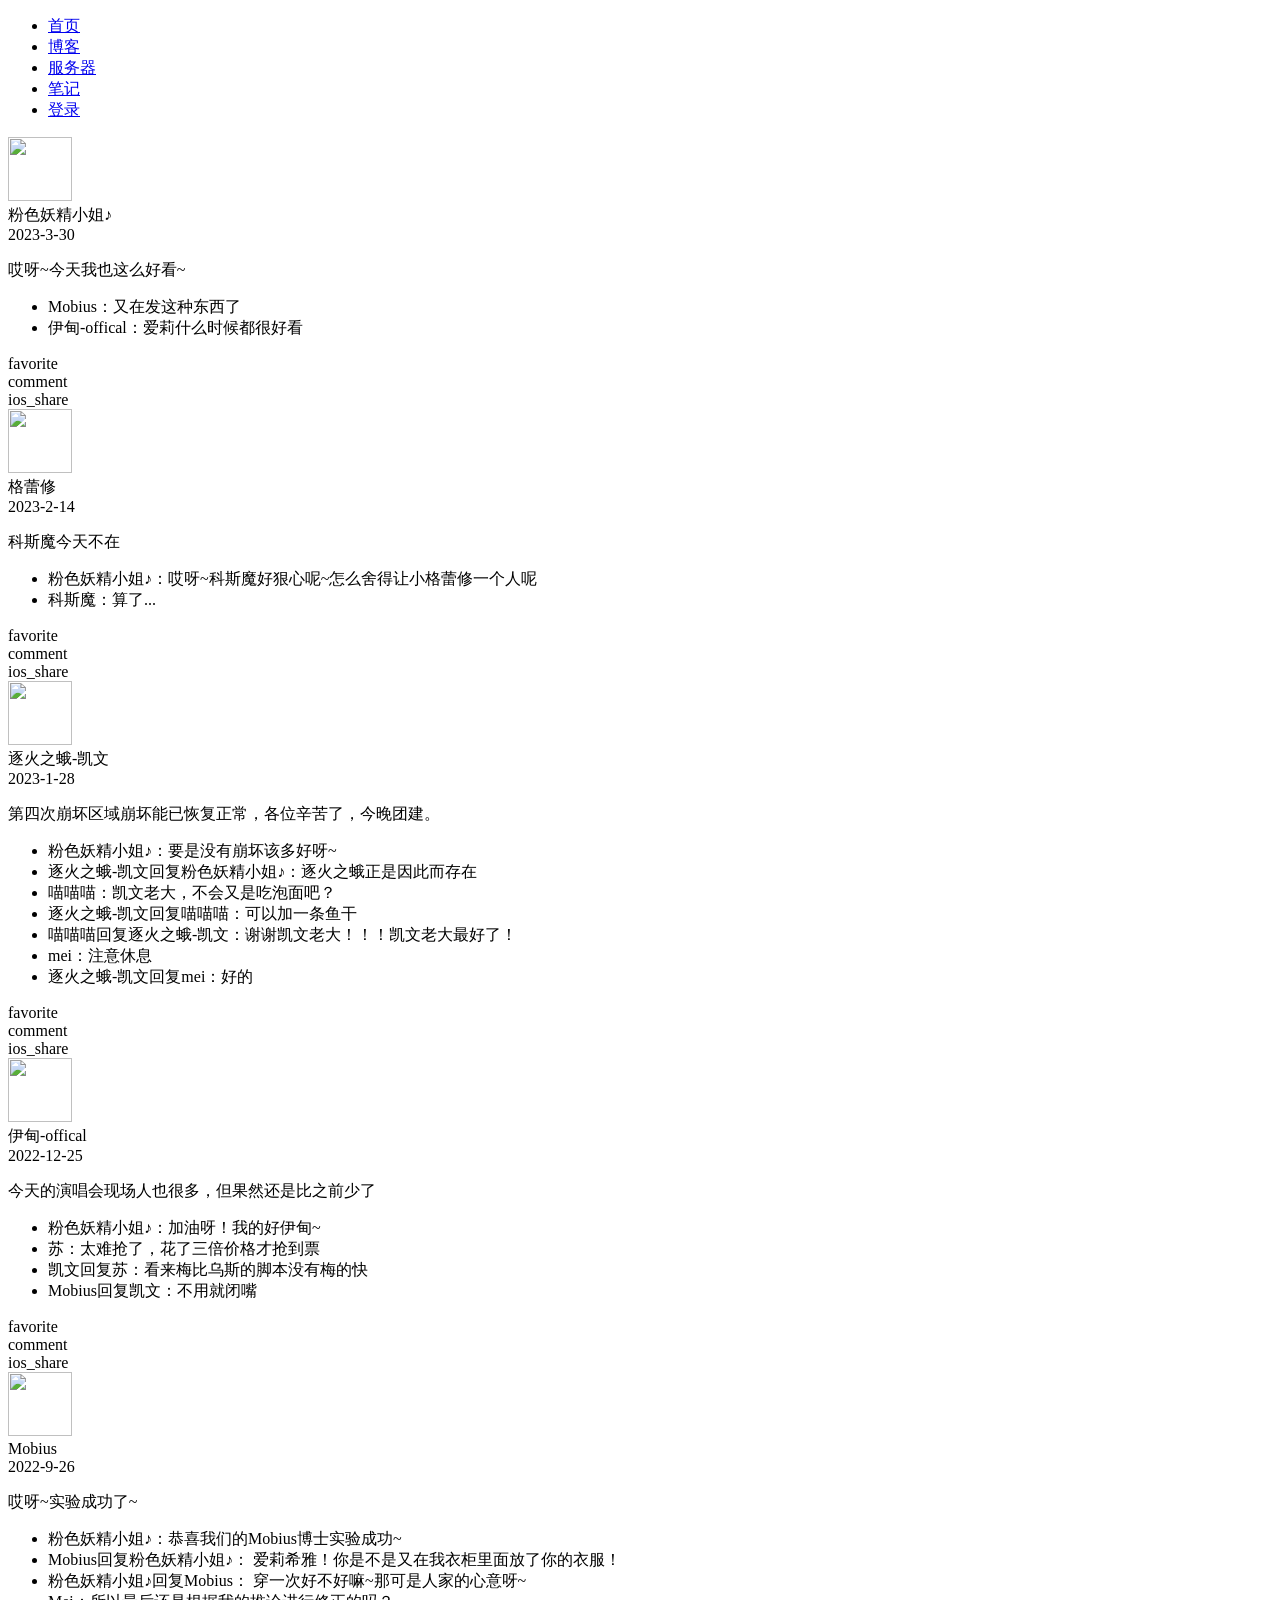
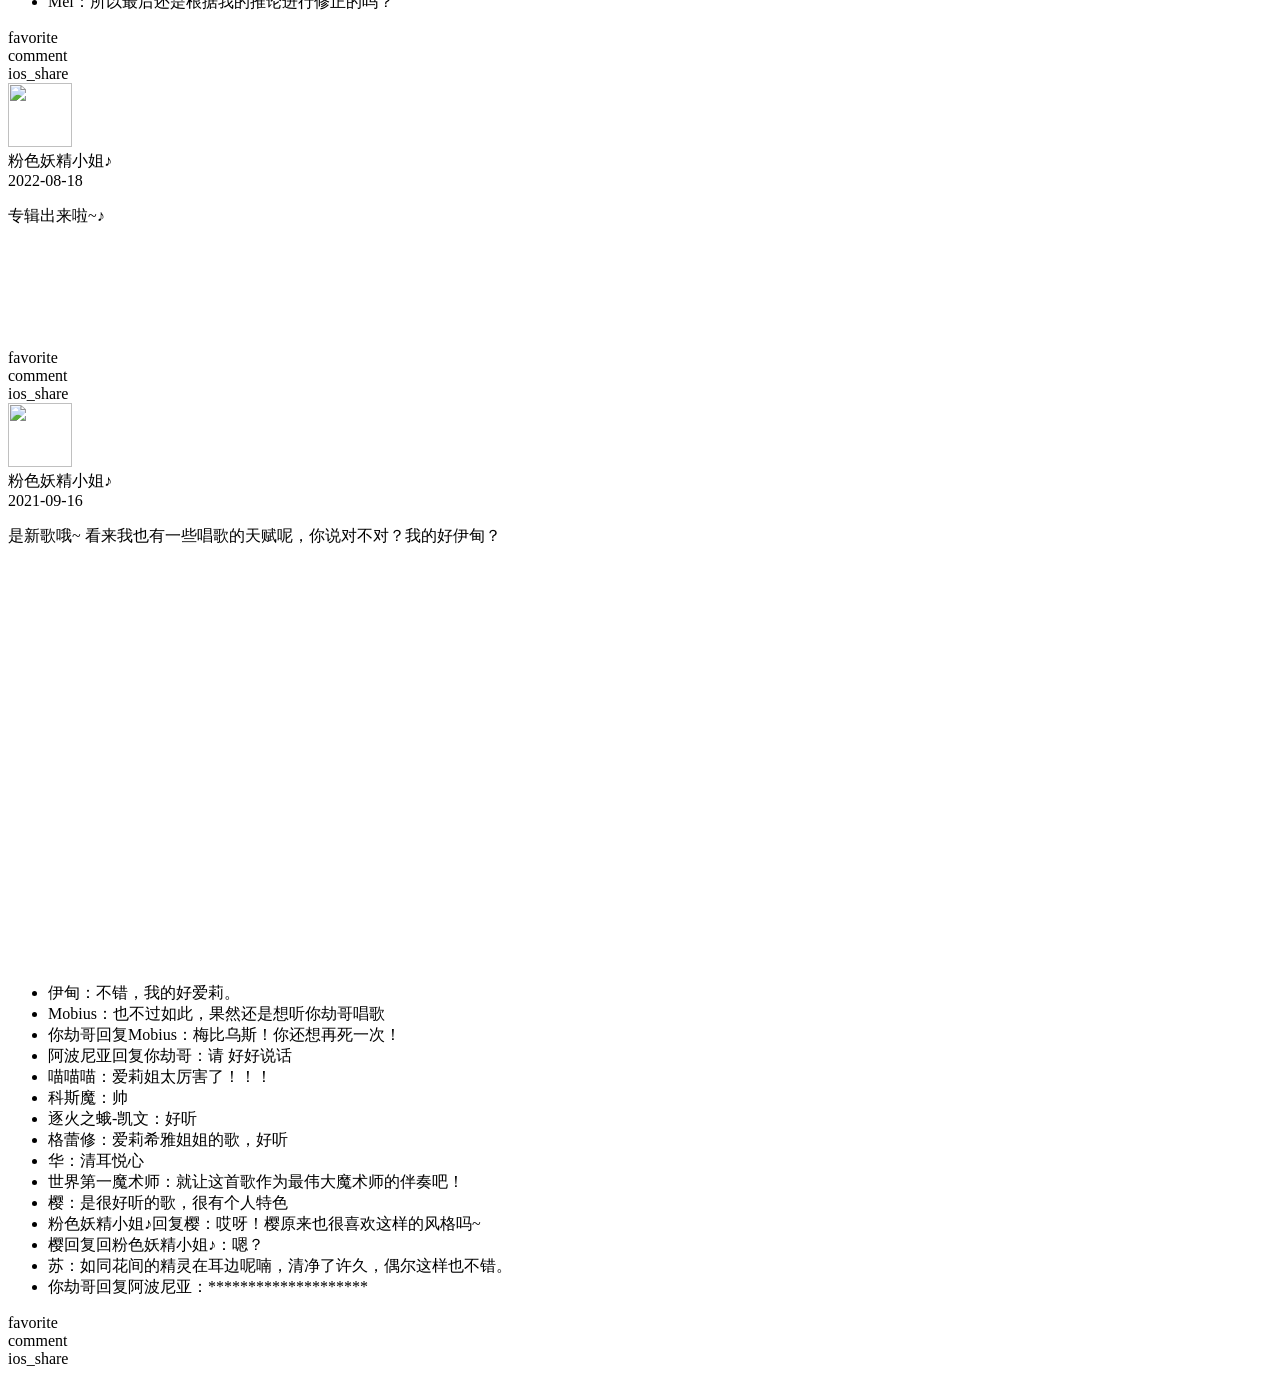
==== blog.html @ 35c5a43d "use some modern syntax" ====
<!DOCTYPE html>
<html lang="zh-CN">

<head>
    <meta charset="UTF-8">
    <meta http-equiv="X-UA-Compatible" content="IE=edge">
    <meta name="viewport" content="width=device-width, initial-scale=1.0">
    <link rel="stylesheet" href="styles/blog.css">
    <script defer src="scripts/header.js"></script>
    <title>博客</title>
</head>

<body>
    <header>
        <div class="header">
            <ul>
                <li><a href="index.html">首页</a></li>
                <li><a href="blog.html" class="active">博客</a></li>
                <li><a href="server.html">服务器</a></li>
                <li><a href="note.html">笔记</a></li>
                <li><a href="login.html">登录</a></li>
            </ul>
        </div>
    </header>
    <div class="container">
        <main>
            <article class="grid-center">
                <div class="avatar">
                    <img src="images/Elysia.png" alt="" width="64px" height="64px">
                </div>
                <div class="nickname">粉色妖精小姐♪</div>
                <time class="date">2023-3-30</time>
                <div class="post-content">
                    <p>
                        哎呀~今天我也这么好看~
                    </p>
                </div>
                <ul class="comment">
                    <li><a><span class="commenter">Mobius</span></a>：又在发这种东西了</li>
                    <li><a><span class="commenter">伊甸-offical</span></a>：爱莉什么时候都很好看</li>
                </ul>
                <div class="interaction-bar">
                    <div class="interaction-bar-item"><a class="interaction"><span class="material-symbols-rounded">favorite</span></a></div>
                    <div class="interaction-bar-item"><a class="interaction"><span class="material-symbols-rounded">comment</span></a></div>
                    <div class="interaction-bar-item"><a class="interaction"><span class="material-symbols-rounded">ios_share</span></a></div>
                </div>
            </article>
            <article class="grid-center">
                <div class="avatar">
                    <img src="images/Griseo.png" alt="" width="64px" height="64px">
                </div>
                <div class="nickname">格蕾修</div>
                <time class="date">2023-2-14</time>
                <div class="post-content">
                    <p>
                        科斯魔今天不在
                    </p>
                </div>
                <ul class="comment">
                    <li><a><span class="commenter">粉色妖精小姐♪</span></a>：哎呀~科斯魔好狠心呢~怎么舍得让小格蕾修一个人呢</li>
                    <li><a><span class="commenter">科斯魔</span></a>：算了...</li>
                </ul>
                <div class="interaction-bar">
                    <div class="interaction-bar-item"><a class="interaction"><span class="material-symbols-rounded">favorite</span></a></div>
                    <div class="interaction-bar-item"><a class="interaction"><span class="material-symbols-rounded">comment</span></a></div>
                    <div class="interaction-bar-item"><a class="interaction"><span class="material-symbols-rounded">ios_share</span></a></div>
                </div>
            </article>
            <article class="grid-center">
                <div class="avatar">
                    <img src="images/Kevin.png" alt="" width="64px" height="64px">
                </div>
                <div class="nickname">逐火之蛾-凯文</div>
                <time class="date">2023-1-28</time>
                <div class="post-content">
                    <p>
                        第四次崩坏区域崩坏能已恢复正常，各位辛苦了，今晚团建。
                    </p>
                </div>
                <ul class="comment">
                    <li><a><span class="commenter">粉色妖精小姐♪</span></a>：要是没有崩坏该多好呀~</li>
                    <li><a><span class="commenter">逐火之蛾-凯文</span></a>回复<a><span class="mention">粉色妖精小姐♪</span></a>：逐火之蛾正是因此而存在</li>
                    <li><a><span class="commenter">喵喵喵</span></a>：凯文老大，不会又是吃泡面吧？</li>
                    <li><a><span class="commenter">逐火之蛾-凯文</span></a>回复<span class="mention">喵喵喵</span></a>：可以加一条鱼干</li>
                    <li><a><span class="commenter">喵喵喵</span></a>回复<a><span class="mention">逐火之蛾-凯文</span></a>：谢谢凯文老大！！！凯文老大最好了！</li>
                    <li><a><span class="commenter">mei</span></a>：注意休息</li>
                    <li><a><span class="commenter">逐火之蛾-凯文</span></a>回复<a><span class="mention">mei</span></a>：好的</li>
                </ul>
                <div class="interaction-bar">
                    <div class="interaction-bar-item"><a class="interaction"><span class="material-symbols-rounded">favorite</span></a></div>
                    <div class="interaction-bar-item"><a class="interaction"><span class="material-symbols-rounded">comment</span></a></div>
                    <div class="interaction-bar-item"><a class="interaction"><span class="material-symbols-rounded">ios_share</span></a></div>
                </div>
            </article>
            <article class="grid-center">
                <div class="avatar">
                    <img src="images/Eden.png" alt="" width="64px" height="64px">
                </div>
                <div class="nickname">伊甸-offical</div>
                <time class="date">2022-12-25</time>
                <div class="post-content">
                    <p>
                        今天的演唱会现场人也很多，但果然还是比之前少了
                    </p>
                </div>
                <ul class="comment">
                    <li><a><span class="commenter">粉色妖精小姐♪</span></a>：加油呀！我的好伊甸~</li>
                    <li><a><span class="commenter">苏</span></a>：太难抢了，花了三倍价格才抢到票</li>
                    <li><a><span class="commenter">凯文</span></a>回复<a><span class="mention">苏</span></a>：看来梅比乌斯的脚本没有梅的快</li>
                    <li><a><span class="commenter">Mobius</span></a>回复<a><span class="mention">凯文</span></a>：不用就闭嘴
                </ul>
                <div class="interaction-bar">
                    <div class="interaction-bar-item"><a class="interaction"><span class="material-symbols-rounded">favorite</span></a></div>
                    <div class="interaction-bar-item"><a class="interaction"><span class="material-symbols-rounded">comment</span></a></div>
                    <div class="interaction-bar-item"><a class="interaction"><span class="material-symbols-rounded">ios_share</span></a></div>
                </div>
            </article>
            <article class="grid-center">
                <div class="avatar">
                    <img src="images/Mobius.png" alt="" width="64px" height="64px">
                </div>
                <div class="nickname">Mobius</div>
                <time class="date">2022-9-26</time>
                <div class="post-content">
                    <p>
                        哎呀~实验成功了~
                    </p>
                </div>
                <ul class="comment">
                    <li><a><span class="commenter">粉色妖精小姐♪</span></a>：恭喜我们的Mobius博士实验成功~</li>
                    <li><a><span class="commenter">Mobius</span></a>回复<a><span class="mention">粉色妖精小姐♪</span></a>： 爱莉希雅！你是不是又在我衣柜里面放了你的衣服！</li>
                    <li><a><span class="commenter">粉色妖精小姐♪</span></a>回复<a><span class="mention">Mobius</span></a>： 穿一次好不好嘛~那可是人家的心意呀~</li>
                    <li><a><span class="commenter">Mei</span></a>：所以最后还是根据我的推论进行修正的吗？</li>
                </ul>
                <div class="interaction-bar">
                    <div class="interaction-bar-item"><a class="interaction"><span class="material-symbols-rounded">favorite</span></a></div>
                    <div class="interaction-bar-item"><a class="interaction"><span class="material-symbols-rounded">comment</span></a></div>
                    <div class="interaction-bar-item"><a class="interaction"><span class="material-symbols-rounded">ios_share</span></a></div>
                </div>
            </article>

            <article class="grid-center">
                <div class="avatar">
                    <img src="images/Elysia.png" alt="" width="64px" height="64px">
                </div>
                <div class="nickname">粉色妖精小姐♪</div>
                <time class="date">2022-08-18</time>
                <div class="post-content">
                    <p>
                        专辑出来啦~♪
                    </p>
                    <iframe frameborder="no" marginwidth="0" marginheight="0" width=100% height=86
                        src="//music.163.com/outchain/player?type=2&id=1973314938&auto=0&height=66"></iframe>
                </div>
                <ul class="comment">
                </ul>
                <div class="interaction-bar">
                    <div class="interaction-bar-item"><a class="interaction"><span class="material-symbols-rounded">favorite</span></a></div>
                    <div class="interaction-bar-item"><a class="interaction"><span class="material-symbols-rounded">comment</span></a></div>
                    <div class="interaction-bar-item"><a class="interaction"><span class="material-symbols-rounded">ios_share</span></a></div>
                </div>
            </article>

            <article class="grid-center">
                <div class="avatar">
                    <img src="images/Elysia.png" alt="" width="64px" height="64px">
                </div>
                <div class="nickname">粉色妖精小姐♪</div>
                <time class="date">2021-09-16</time>
                <div class="post-content">
                    <p>
                        是新歌哦~ 看来我也有一些唱歌的天赋呢，你说对不对？我的好伊甸？
                    </p>
                    <iframe src="//player.bilibili.com/player.html?aid=547989472&bvid=BV1dq4y1N7ry&cid=427292435&page=1"
                        scrolling="no" frameborder="no" framespacing="0" allowfullscreen="true" width="100%"
                        height="400px">
                    </iframe>
                </div>
                <ul class="comment">
                    <li><a><span class="commenter">伊甸</span></a>：不错，我的好爱莉。</li>
                    <li><a><span class="commenter">Mobius</span></a>：也不过如此，果然还是想听你劫哥唱歌</li>
                    <li><a><span class="commenter">你劫哥</span></a>回复<a><span class="mention">Mobius</span></a>：梅比乌斯！你还想再死一次！</li>
                    <li><a><span class="commenter">阿波尼亚</span></a>回复<a><span class="mention">你劫哥</span></a>：请 好好说话</li>
                    <li><a><span class="commenter">喵喵喵</span></a>：爱莉姐太厉害了！！！</li>
                    <li><a><span class="commenter">科斯魔</span></a>：帅</li>
                    <li><a><span class="commenter">逐火之蛾-凯文</span></a>：好听</li>
                    <li><a><span class="commenter">格蕾修</span></a>：爱莉希雅姐姐的歌，好听</li>
                    <li><a><span class="commenter">华</span></a>：清耳悦心</li>
                    <li><a><span class="commenter">世界第一魔术师</span></a>：就让这首歌作为最伟大魔术师的伴奏吧！</li>
                    <li><a><span class="commenter">樱</span></a>：是很好听的歌，很有个人特色</li>
                    <li><a><span class="commenter">粉色妖精小姐♪</span></a>回复<a><span class="mention">樱</span></a>：哎呀！樱原来也很喜欢这样的风格吗~</li>
                    <li><a><span class="commenter">樱</span></a>回复<a><span class="mention">回粉色妖精小姐♪</span></a>：嗯？</li>
                    <li><a><span class="commenter">苏</span></a>：如同花间的精灵在耳边呢喃，清净了许久，偶尔这样也不错。</li>
                    <li><a><span class="commenter">你劫哥</span></a>回复<a><span class="mention">阿波尼亚</span></a>：********************</li>
                </ul>
                <div class="interaction-bar">
                    <div class="interaction-bar-item"><a class="interaction"><span class="material-symbols-rounded">favorite</span></a></div>
                    <div class="interaction-bar-item"><a class="interaction"><span class="material-symbols-rounded">comment</span></a></div>
                    <div class="interaction-bar-item"><a class="interaction"><span class="material-symbols-rounded">ios_share</span></a></div>
                </div>
            </article>
        </main>
    </div>

</body>

</html>
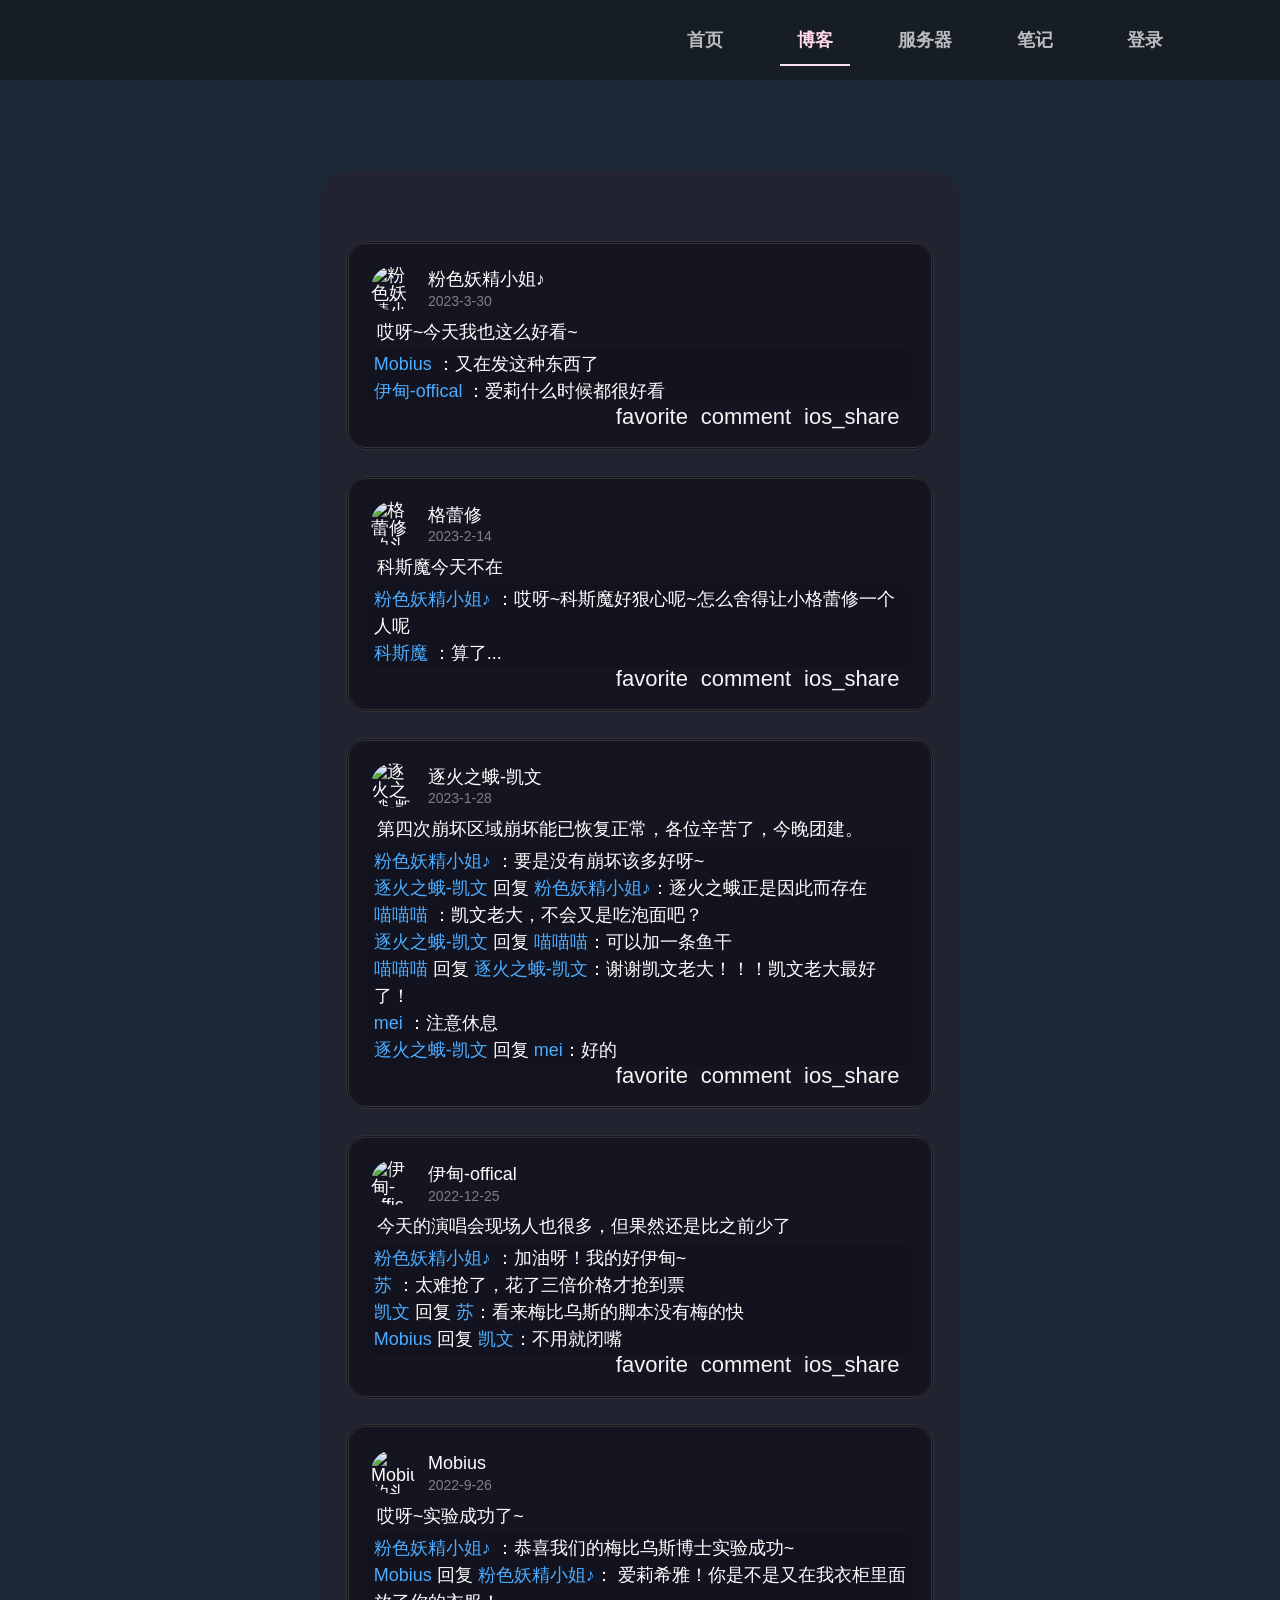
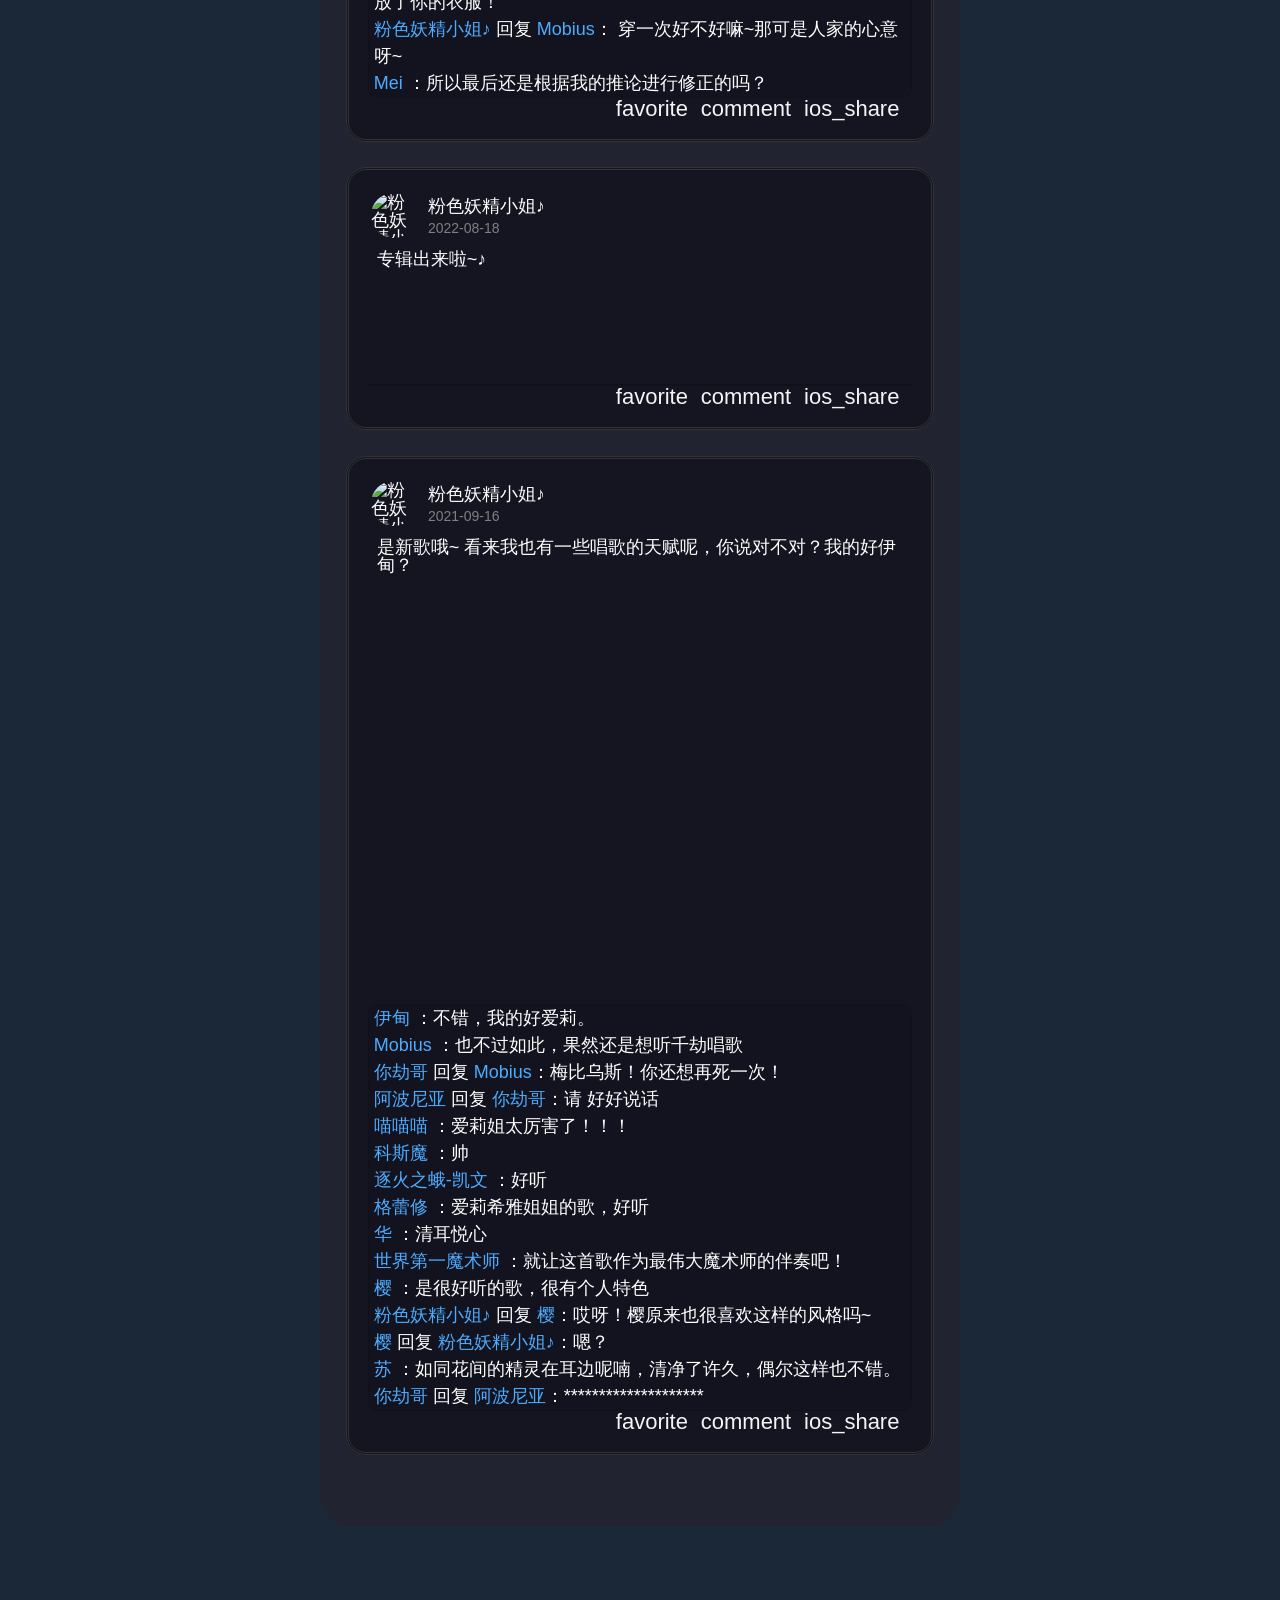
==== commit 73c04329: "feat: 重构网站导航为Web Components并优化样式 重构网站导航栏为自定义元素`site-header`，使用Web Components技术实现。主要变更包括： - 删除原有heade" ====
--- a/blog.html
+++ b/blog.html
@@ -5,28 +5,19 @@
     <meta charset="UTF-8">
     <meta http-equiv="X-UA-Compatible" content="IE=edge">
     <meta name="viewport" content="width=device-width, initial-scale=1.0">
+    <meta name="description" content="个人博客页面，分享生活与感悟">
     <link rel="stylesheet" href="styles/blog.css">
-    <script defer src="scripts/header.js"></script>
+    <script defer src="scripts/site-header.js"></script>
     <title>博客</title>
 </head>
 
 <body>
-    <header>
-        <div class="header">
-            <ul>
-                <li><a href="index.html">首页</a></li>
-                <li><a href="blog.html" class="active">博客</a></li>
-                <li><a href="server.html">服务器</a></li>
-                <li><a href="note.html">笔记</a></li>
-                <li><a href="login.html">登录</a></li>
-            </ul>
-        </div>
-    </header>
+    <site-header active="blog" variant="default"></site-header>
     <div class="container">
         <main>
             <article class="grid-center">
                 <div class="avatar">
-                    <img src="images/Elysia.png" alt="" width="64px" height="64px">
+                    <img src="images/Elysia.png" alt="粉色妖精小姐♪的头像" width="64" height="64" loading="lazy">
                 </div>
                 <div class="nickname">粉色妖精小姐♪</div>
                 <time class="date">2023-3-30</time>
@@ -40,14 +31,17 @@
                     <li><a><span class="commenter">伊甸-offical</span></a>：爱莉什么时候都很好看</li>
                 </ul>
                 <div class="interaction-bar">
-                    <div class="interaction-bar-item"><a class="interaction"><span class="material-symbols-rounded">favorite</span></a></div>
-                    <div class="interaction-bar-item"><a class="interaction"><span class="material-symbols-rounded">comment</span></a></div>
-                    <div class="interaction-bar-item"><a class="interaction"><span class="material-symbols-rounded">ios_share</span></a></div>
-                </div>
-            </article>
-            <article class="grid-center">
-                <div class="avatar">
-                    <img src="images/Griseo.png" alt="" width="64px" height="64px">
+                    <div class="interaction-bar-item"><a class="interaction" aria-label="点赞"><span
+                                class="material-symbols-rounded">favorite</span></a></div>
+                    <div class="interaction-bar-item"><a class="interaction" aria-label="评论"><span
+                                class="material-symbols-rounded">comment</span></a></div>
+                    <div class="interaction-bar-item"><a class="interaction" aria-label="分享"><span
+                                class="material-symbols-rounded">ios_share</span></a></div>
+                </div>
+            </article>
+            <article class="grid-center">
+                <div class="avatar">
+                    <img src="images/Griseo.png" alt="格蕾修的头像" width="64" height="64" loading="lazy">
                 </div>
                 <div class="nickname">格蕾修</div>
                 <time class="date">2023-2-14</time>
@@ -61,14 +55,17 @@
                     <li><a><span class="commenter">科斯魔</span></a>：算了...</li>
                 </ul>
                 <div class="interaction-bar">
-                    <div class="interaction-bar-item"><a class="interaction"><span class="material-symbols-rounded">favorite</span></a></div>
-                    <div class="interaction-bar-item"><a class="interaction"><span class="material-symbols-rounded">comment</span></a></div>
-                    <div class="interaction-bar-item"><a class="interaction"><span class="material-symbols-rounded">ios_share</span></a></div>
-                </div>
-            </article>
-            <article class="grid-center">
-                <div class="avatar">
-                    <img src="images/Kevin.png" alt="" width="64px" height="64px">
+                    <div class="interaction-bar-item"><a class="interaction" aria-label="点赞"><span
+                                class="material-symbols-rounded">favorite</span></a></div>
+                    <div class="interaction-bar-item"><a class="interaction" aria-label="评论"><span
+                                class="material-symbols-rounded">comment</span></a></div>
+                    <div class="interaction-bar-item"><a class="interaction" aria-label="分享"><span
+                                class="material-symbols-rounded">ios_share</span></a></div>
+                </div>
+            </article>
+            <article class="grid-center">
+                <div class="avatar">
+                    <img src="images/Kevin.png" alt="逐火之蛾-凯文的头像" width="64" height="64" loading="lazy">
                 </div>
                 <div class="nickname">逐火之蛾-凯文</div>
                 <time class="date">2023-1-28</time>
@@ -79,22 +76,28 @@
                 </div>
                 <ul class="comment">
                     <li><a><span class="commenter">粉色妖精小姐♪</span></a>：要是没有崩坏该多好呀~</li>
-                    <li><a><span class="commenter">逐火之蛾-凯文</span></a>回复<a><span class="mention">粉色妖精小姐♪</span></a>：逐火之蛾正是因此而存在</li>
+                    <li><a><span class="commenter">逐火之蛾-凯文</span></a>回复<a><span
+                                class="mention">粉色妖精小姐♪</span></a>：逐火之蛾正是因此而存在</li>
                     <li><a><span class="commenter">喵喵喵</span></a>：凯文老大，不会又是吃泡面吧？</li>
-                    <li><a><span class="commenter">逐火之蛾-凯文</span></a>回复<span class="mention">喵喵喵</span></a>：可以加一条鱼干</li>
-                    <li><a><span class="commenter">喵喵喵</span></a>回复<a><span class="mention">逐火之蛾-凯文</span></a>：谢谢凯文老大！！！凯文老大最好了！</li>
+                    <li><a><span class="commenter">逐火之蛾-凯文</span></a>回复<a><span class="mention">喵喵喵</span></a>：可以加一条鱼干
+                    </li>
+                    <li><a><span class="commenter">喵喵喵</span></a>回复<a><span
+                                class="mention">逐火之蛾-凯文</span></a>：谢谢凯文老大！！！凯文老大最好了！</li>
                     <li><a><span class="commenter">mei</span></a>：注意休息</li>
                     <li><a><span class="commenter">逐火之蛾-凯文</span></a>回复<a><span class="mention">mei</span></a>：好的</li>
                 </ul>
                 <div class="interaction-bar">
-                    <div class="interaction-bar-item"><a class="interaction"><span class="material-symbols-rounded">favorite</span></a></div>
-                    <div class="interaction-bar-item"><a class="interaction"><span class="material-symbols-rounded">comment</span></a></div>
-                    <div class="interaction-bar-item"><a class="interaction"><span class="material-symbols-rounded">ios_share</span></a></div>
-                </div>
-            </article>
-            <article class="grid-center">
-                <div class="avatar">
-                    <img src="images/Eden.png" alt="" width="64px" height="64px">
+                    <div class="interaction-bar-item"><a class="interaction" aria-label="点赞"><span
+                                class="material-symbols-rounded">favorite</span></a></div>
+                    <div class="interaction-bar-item"><a class="interaction" aria-label="评论"><span
+                                class="material-symbols-rounded">comment</span></a></div>
+                    <div class="interaction-bar-item"><a class="interaction" aria-label="分享"><span
+                                class="material-symbols-rounded">ios_share</span></a></div>
+                </div>
+            </article>
+            <article class="grid-center">
+                <div class="avatar">
+                    <img src="images/Eden.png" alt="伊甸-offical的头像" width="64" height="64" loading="lazy">
                 </div>
                 <div class="nickname">伊甸-offical</div>
                 <time class="date">2022-12-25</time>
@@ -106,18 +109,22 @@
                 <ul class="comment">
                     <li><a><span class="commenter">粉色妖精小姐♪</span></a>：加油呀！我的好伊甸~</li>
                     <li><a><span class="commenter">苏</span></a>：太难抢了，花了三倍价格才抢到票</li>
-                    <li><a><span class="commenter">凯文</span></a>回复<a><span class="mention">苏</span></a>：看来梅比乌斯的脚本没有梅的快</li>
-                    <li><a><span class="commenter">Mobius</span></a>回复<a><span class="mention">凯文</span></a>：不用就闭嘴
-                </ul>
-                <div class="interaction-bar">
-                    <div class="interaction-bar-item"><a class="interaction"><span class="material-symbols-rounded">favorite</span></a></div>
-                    <div class="interaction-bar-item"><a class="interaction"><span class="material-symbols-rounded">comment</span></a></div>
-                    <div class="interaction-bar-item"><a class="interaction"><span class="material-symbols-rounded">ios_share</span></a></div>
-                </div>
-            </article>
-            <article class="grid-center">
-                <div class="avatar">
-                    <img src="images/Mobius.png" alt="" width="64px" height="64px">
+                    <li><a><span class="commenter">凯文</span></a>回复<a><span class="mention">苏</span></a>：看来梅比乌斯的脚本没有梅的快
+                    </li>
+                    <li><a><span class="commenter">Mobius</span></a>回复<a><span class="mention">凯文</span></a>：不用就闭嘴</li>
+                </ul>
+                <div class="interaction-bar">
+                    <div class="interaction-bar-item"><a class="interaction" aria-label="点赞"><span
+                                class="material-symbols-rounded">favorite</span></a></div>
+                    <div class="interaction-bar-item"><a class="interaction" aria-label="评论"><span
+                                class="material-symbols-rounded">comment</span></a></div>
+                    <div class="interaction-bar-item"><a class="interaction" aria-label="分享"><span
+                                class="material-symbols-rounded">ios_share</span></a></div>
+                </div>
+            </article>
+            <article class="grid-center">
+                <div class="avatar">
+                    <img src="images/Mobius.png" alt="Mobius的头像" width="64" height="64" loading="lazy">
                 </div>
                 <div class="nickname">Mobius</div>
                 <time class="date">2022-9-26</time>
@@ -127,21 +134,26 @@
                     </p>
                 </div>
                 <ul class="comment">
-                    <li><a><span class="commenter">粉色妖精小姐♪</span></a>：恭喜我们的Mobius博士实验成功~</li>
-                    <li><a><span class="commenter">Mobius</span></a>回复<a><span class="mention">粉色妖精小姐♪</span></a>： 爱莉希雅！你是不是又在我衣柜里面放了你的衣服！</li>
-                    <li><a><span class="commenter">粉色妖精小姐♪</span></a>回复<a><span class="mention">Mobius</span></a>： 穿一次好不好嘛~那可是人家的心意呀~</li>
+                    <li><a><span class="commenter">粉色妖精小姐♪</span></a>：恭喜我们的梅比乌斯博士实验成功~</li>
+                    <li><a><span class="commenter">Mobius</span></a>回复<a><span class="mention">粉色妖精小姐♪</span></a>：
+                        爱莉希雅！你是不是又在我衣柜里面放了你的衣服！</li>
+                    <li><a><span class="commenter">粉色妖精小姐♪</span></a>回复<a><span class="mention">Mobius</span></a>：
+                        穿一次好不好嘛~那可是人家的心意呀~</li>
                     <li><a><span class="commenter">Mei</span></a>：所以最后还是根据我的推论进行修正的吗？</li>
                 </ul>
                 <div class="interaction-bar">
-                    <div class="interaction-bar-item"><a class="interaction"><span class="material-symbols-rounded">favorite</span></a></div>
-                    <div class="interaction-bar-item"><a class="interaction"><span class="material-symbols-rounded">comment</span></a></div>
-                    <div class="interaction-bar-item"><a class="interaction"><span class="material-symbols-rounded">ios_share</span></a></div>
-                </div>
-            </article>
-
-            <article class="grid-center">
-                <div class="avatar">
-                    <img src="images/Elysia.png" alt="" width="64px" height="64px">
+                    <div class="interaction-bar-item"><a class="interaction" aria-label="点赞"><span
+                                class="material-symbols-rounded">favorite</span></a></div>
+                    <div class="interaction-bar-item"><a class="interaction" aria-label="评论"><span
+                                class="material-symbols-rounded">comment</span></a></div>
+                    <div class="interaction-bar-item"><a class="interaction" aria-label="分享"><span
+                                class="material-symbols-rounded">ios_share</span></a></div>
+                </div>
+            </article>
+
+            <article class="grid-center">
+                <div class="avatar">
+                    <img src="images/Elysia.png" alt="粉色妖精小姐♪的头像" width="64" height="64" loading="lazy">
                 </div>
                 <div class="nickname">粉色妖精小姐♪</div>
                 <time class="date">2022-08-18</time>
@@ -155,15 +167,18 @@
                 <ul class="comment">
                 </ul>
                 <div class="interaction-bar">
-                    <div class="interaction-bar-item"><a class="interaction"><span class="material-symbols-rounded">favorite</span></a></div>
-                    <div class="interaction-bar-item"><a class="interaction"><span class="material-symbols-rounded">comment</span></a></div>
-                    <div class="interaction-bar-item"><a class="interaction"><span class="material-symbols-rounded">ios_share</span></a></div>
-                </div>
-            </article>
-
-            <article class="grid-center">
-                <div class="avatar">
-                    <img src="images/Elysia.png" alt="" width="64px" height="64px">
+                    <div class="interaction-bar-item"><a class="interaction" aria-label="点赞"><span
+                                class="material-symbols-rounded">favorite</span></a></div>
+                    <div class="interaction-bar-item"><a class="interaction" aria-label="评论"><span
+                                class="material-symbols-rounded">comment</span></a></div>
+                    <div class="interaction-bar-item"><a class="interaction" aria-label="分享"><span
+                                class="material-symbols-rounded">ios_share</span></a></div>
+                </div>
+            </article>
+
+            <article class="grid-center">
+                <div class="avatar">
+                    <img src="images/Elysia.png" alt="粉色妖精小姐♪的头像" width="64" height="64" loading="lazy">
                 </div>
                 <div class="nickname">粉色妖精小姐♪</div>
                 <time class="date">2021-09-16</time>
@@ -173,13 +188,14 @@
                     </p>
                     <iframe src="//player.bilibili.com/player.html?aid=547989472&bvid=BV1dq4y1N7ry&cid=427292435&page=1"
                         scrolling="no" frameborder="no" framespacing="0" allowfullscreen="true" width="100%"
-                        height="400px">
+                        height="400">
                     </iframe>
                 </div>
                 <ul class="comment">
                     <li><a><span class="commenter">伊甸</span></a>：不错，我的好爱莉。</li>
-                    <li><a><span class="commenter">Mobius</span></a>：也不过如此，果然还是想听你劫哥唱歌</li>
-                    <li><a><span class="commenter">你劫哥</span></a>回复<a><span class="mention">Mobius</span></a>：梅比乌斯！你还想再死一次！</li>
+                    <li><a><span class="commenter">Mobius</span></a>：也不过如此，果然还是想听千劫唱歌</li>
+                    <li><a><span class="commenter">你劫哥</span></a>回复<a><span
+                                class="mention">Mobius</span></a>：梅比乌斯！你还想再死一次！</li>
                     <li><a><span class="commenter">阿波尼亚</span></a>回复<a><span class="mention">你劫哥</span></a>：请 好好说话</li>
                     <li><a><span class="commenter">喵喵喵</span></a>：爱莉姐太厉害了！！！</li>
                     <li><a><span class="commenter">科斯魔</span></a>：帅</li>
@@ -188,15 +204,20 @@
                     <li><a><span class="commenter">华</span></a>：清耳悦心</li>
                     <li><a><span class="commenter">世界第一魔术师</span></a>：就让这首歌作为最伟大魔术师的伴奏吧！</li>
                     <li><a><span class="commenter">樱</span></a>：是很好听的歌，很有个人特色</li>
-                    <li><a><span class="commenter">粉色妖精小姐♪</span></a>回复<a><span class="mention">樱</span></a>：哎呀！樱原来也很喜欢这样的风格吗~</li>
-                    <li><a><span class="commenter">樱</span></a>回复<a><span class="mention">回粉色妖精小姐♪</span></a>：嗯？</li>
+                    <li><a><span class="commenter">粉色妖精小姐♪</span></a>回复<a><span
+                                class="mention">樱</span></a>：哎呀！樱原来也很喜欢这样的风格吗~</li>
+                    <li><a><span class="commenter">樱</span></a>回复<a><span class="mention">粉色妖精小姐♪</span></a>：嗯？</li>
                     <li><a><span class="commenter">苏</span></a>：如同花间的精灵在耳边呢喃，清净了许久，偶尔这样也不错。</li>
-                    <li><a><span class="commenter">你劫哥</span></a>回复<a><span class="mention">阿波尼亚</span></a>：********************</li>
-                </ul>
-                <div class="interaction-bar">
-                    <div class="interaction-bar-item"><a class="interaction"><span class="material-symbols-rounded">favorite</span></a></div>
-                    <div class="interaction-bar-item"><a class="interaction"><span class="material-symbols-rounded">comment</span></a></div>
-                    <div class="interaction-bar-item"><a class="interaction"><span class="material-symbols-rounded">ios_share</span></a></div>
+                    <li><a><span class="commenter">你劫哥</span></a>回复<a><span
+                                class="mention">阿波尼亚</span></a>：********************</li>
+                </ul>
+                <div class="interaction-bar">
+                    <div class="interaction-bar-item"><a class="interaction" aria-label="点赞"><span
+                                class="material-symbols-rounded">favorite</span></a></div>
+                    <div class="interaction-bar-item"><a class="interaction" aria-label="评论"><span
+                                class="material-symbols-rounded">comment</span></a></div>
+                    <div class="interaction-bar-item"><a class="interaction" aria-label="分享"><span
+                                class="material-symbols-rounded">ios_share</span></a></div>
                 </div>
             </article>
         </main>
--- a/styles/blog.css
+++ b/styles/blog.css
@@ -0,0 +1,148 @@
+/* 导入字体图标 */
+@import url(../symbols/outlined/index.css);
+@import url(../symbols/font.css);
+/*导入全局样式*/
+@import url(global.css);
+@import url(common.css);
+
+body {
+    background-image: url(../images/nekopara.jpg);
+    background-size: cover;
+    background-attachment: fixed;
+    color: white;
+}
+
+.container {
+    padding: 10vh 25vw;
+    height: auto;
+}
+
+@media screen and (max-width: 56.25em) {
+    .container {
+        padding: 0 0;
+    }
+}
+
+/* main样式 */
+main {
+    border-radius: 3rem;
+    padding: 5vh 0;
+    background-image: linear-gradient(#222330ed, #222330ed);
+}
+
+article {
+    margin: 2vw;
+    background-color: #141520ed;
+    border-radius: 2rem;
+    border: #333 3px double;
+    backdrop-filter: blur(5px);
+    padding: 1.5vw;
+    display: grid;
+    grid-template:
+        "head name" 2vmax
+        "head time" 2vmax
+        "post-content post-content"
+        "comment comment"
+        "interaction-bar interaction-bar" /4vmax 1fr;
+    grid-gap: 0 1vmin;
+    /* transition: transform, box-shadow 0.5s; */
+
+    &>.avatar {
+        display: block;
+        height: 3.5vmax;
+        width: 3.5vmax;
+        grid-area: head;
+        border-radius: 50%;
+        overflow: hidden;
+        justify-self: center;
+        align-self: center;
+
+        &>img {
+            display: block;
+            width: 100%;
+            height: 100%;
+            object-fit: cover;
+        }
+    }
+
+    &:hover {
+        outline: 4px solid var(--blue);
+        transform: scale(1.01);
+    }
+
+    & time {
+        grid-area: time;
+        color: gray;
+        font-size: 1.4rem;
+        display: flex;
+        align-items: center;
+    }
+
+    & .nickname {
+        grid-area: name;
+        align-self: end;
+        display: flex;
+        align-items: end;
+    }
+
+    & .interaction-bar {
+        grid-area: interaction-bar;
+        display: flex;
+        justify-content: end;
+
+        & .interaction-bar-item {
+            font-size: small;
+            margin-right: 1vw;
+
+            &>.interaction {
+                cursor: pointer;
+
+                &>.material-symbols-rounded {
+                    color: whitesmoke;
+                    font-size: 22px;
+
+                    &:hover {
+                        color: skyblue;
+                    }
+                }
+            }
+        }
+    }
+
+    & .comment {
+        display: block;
+        grid-area: comment;
+        border: #00000022 solid 1px;
+        background-color: #00000011;
+        border-radius: 1vmin;
+
+        & li {
+            display: block;
+            line-height: 1.5;
+            margin-left: 5px;
+        }
+
+        & span {
+            display: inline-block;
+            color: var(--link-blue);
+            cursor: pointer;
+
+            &.commenter {
+                margin-right: 5px;
+            }
+
+            &.mention {
+                margin-left: 5px;
+            }
+        }
+    }
+
+    & .post-content {
+        padding: 1vmin;
+        grid-area: post-content;
+
+        & iframe {
+            margin-top: 2vh;
+        }
+    }
+}
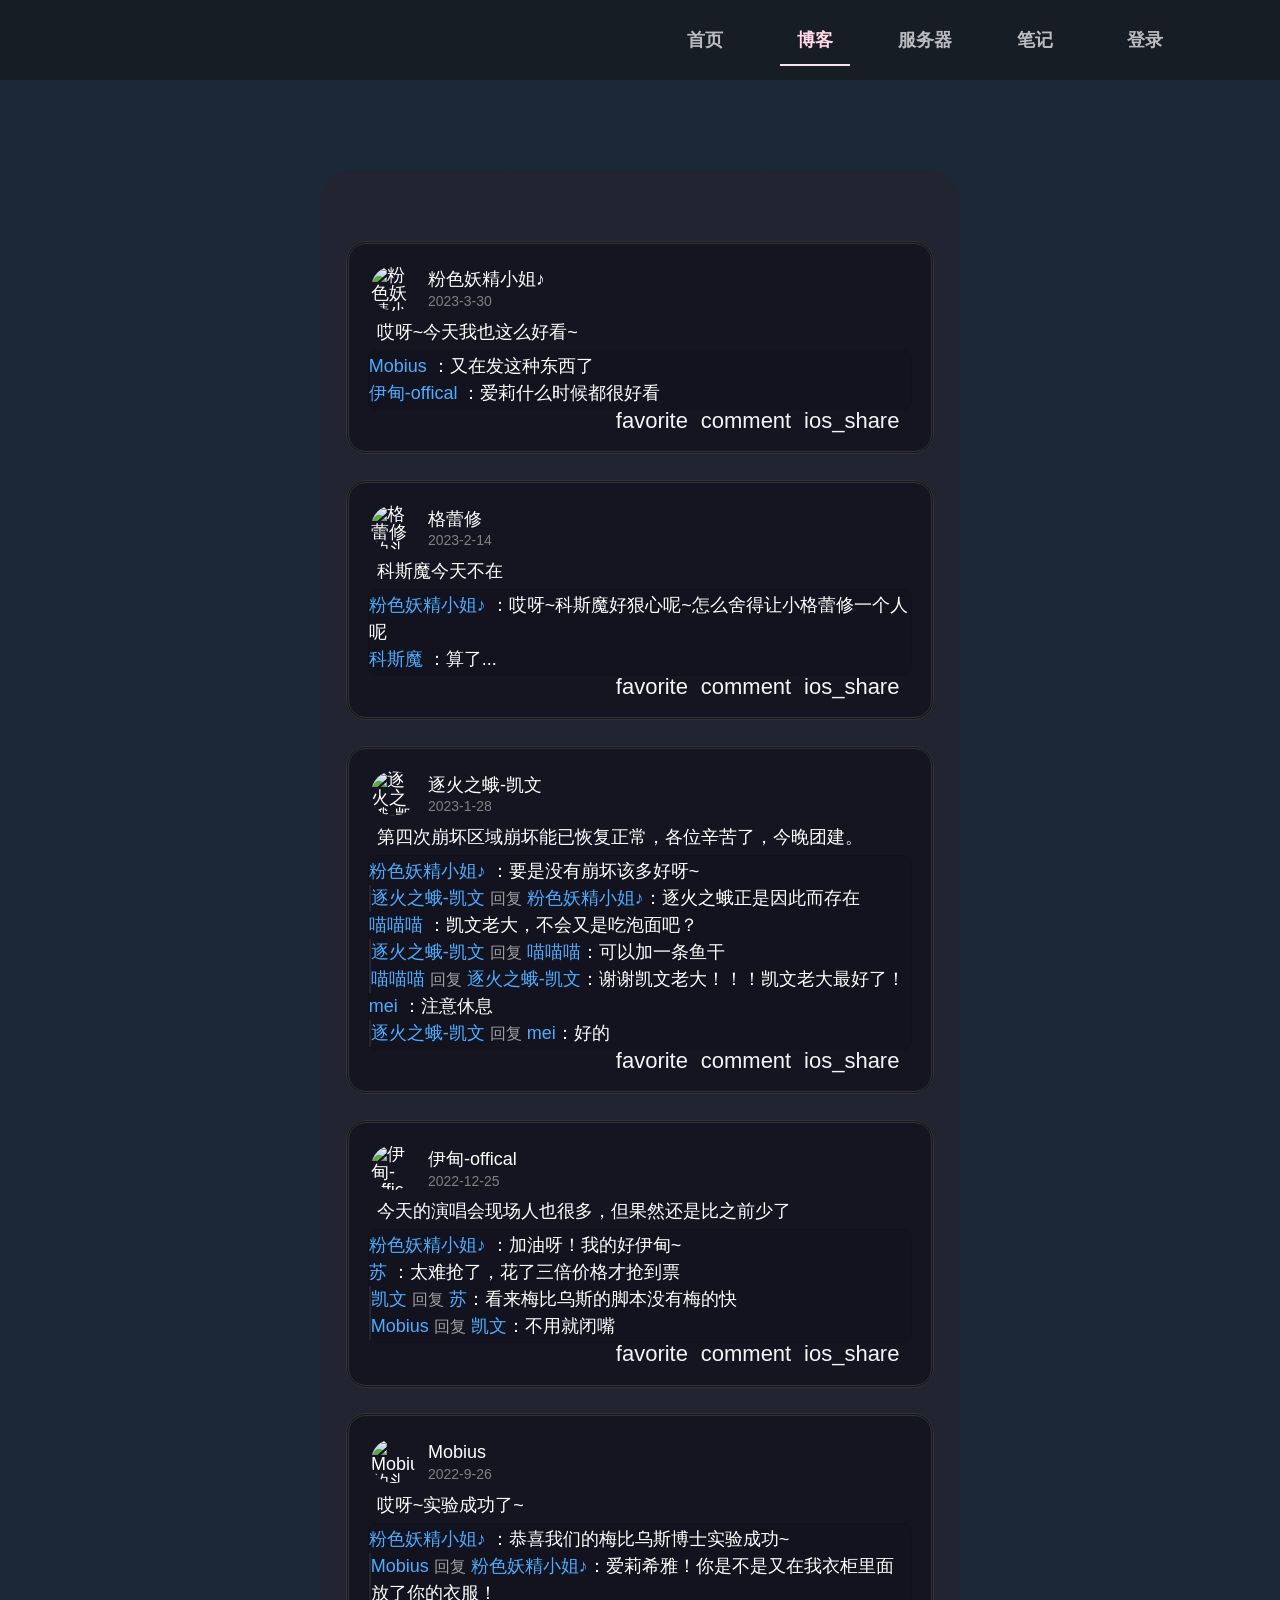
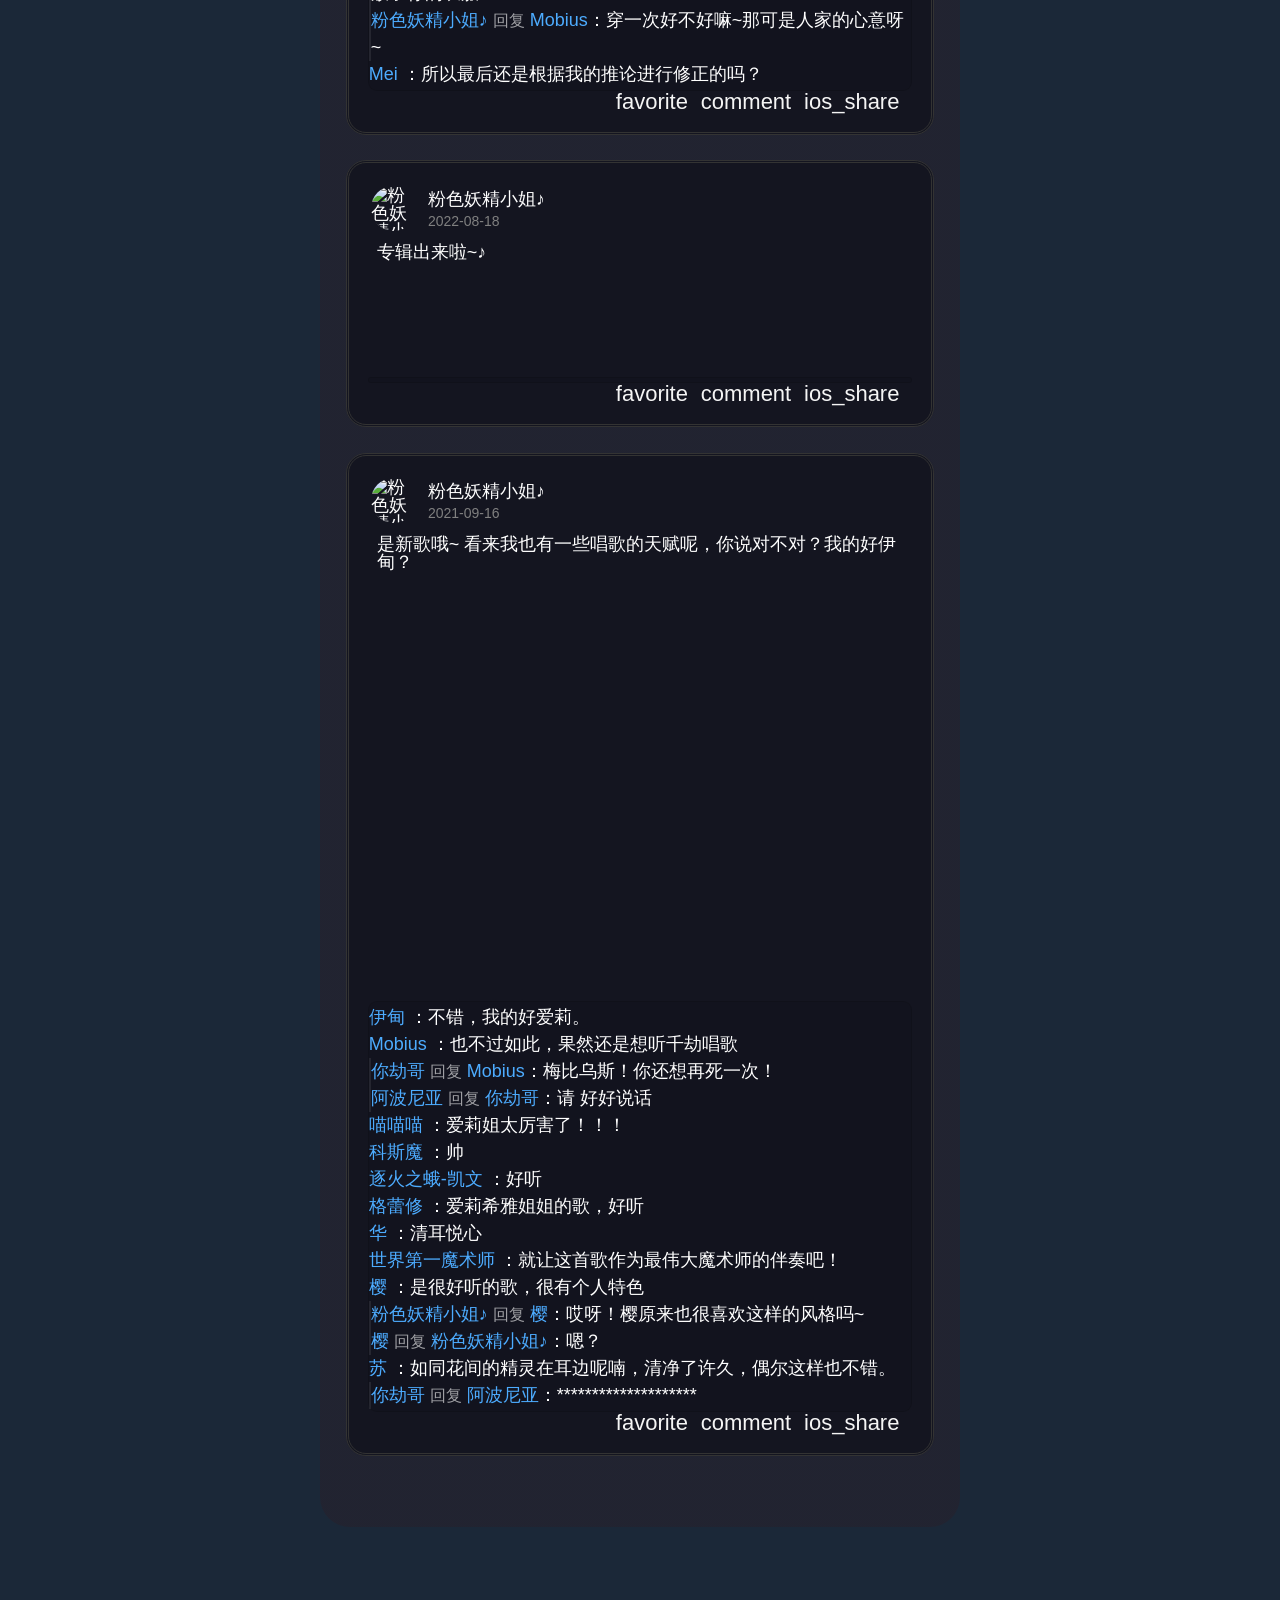
==== commit ba0f7730: "Add blog web components and refactor styles - Introduce reusable web components for the blog: blog-c" ====
--- a/blog.html
+++ b/blog.html
@@ -8,6 +8,8 @@
     <meta name="description" content="个人博客页面，分享生活与感悟">
     <link rel="stylesheet" href="styles/blog.css">
     <script defer src="scripts/site-header.js"></script>
+    <script defer src="scripts/blog/comment.js"></script>
+    <script defer src="scripts/blog/interaction-bar.js"></script>
     <title>博客</title>
 </head>
 
@@ -26,18 +28,11 @@
                         哎呀~今天我也这么好看~
                     </p>
                 </div>
-                <ul class="comment">
-                    <li><a><span class="commenter">Mobius</span></a>：又在发这种东西了</li>
-                    <li><a><span class="commenter">伊甸-offical</span></a>：爱莉什么时候都很好看</li>
-                </ul>
-                <div class="interaction-bar">
-                    <div class="interaction-bar-item"><a class="interaction" aria-label="点赞"><span
-                                class="material-symbols-rounded">favorite</span></a></div>
-                    <div class="interaction-bar-item"><a class="interaction" aria-label="评论"><span
-                                class="material-symbols-rounded">comment</span></a></div>
-                    <div class="interaction-bar-item"><a class="interaction" aria-label="分享"><span
-                                class="material-symbols-rounded">ios_share</span></a></div>
+                <div class="comment">
+                    <blog-comment commenter="Mobius">又在发这种东西了</blog-comment>
+                    <blog-comment commenter="伊甸-offical">爱莉什么时候都很好看</blog-comment>
                 </div>
+                <interaction-bar />
             </article>
             <article class="grid-center">
                 <div class="avatar">
@@ -50,18 +45,11 @@
                         科斯魔今天不在
                     </p>
                 </div>
-                <ul class="comment">
-                    <li><a><span class="commenter">粉色妖精小姐♪</span></a>：哎呀~科斯魔好狠心呢~怎么舍得让小格蕾修一个人呢</li>
-                    <li><a><span class="commenter">科斯魔</span></a>：算了...</li>
-                </ul>
-                <div class="interaction-bar">
-                    <div class="interaction-bar-item"><a class="interaction" aria-label="点赞"><span
-                                class="material-symbols-rounded">favorite</span></a></div>
-                    <div class="interaction-bar-item"><a class="interaction" aria-label="评论"><span
-                                class="material-symbols-rounded">comment</span></a></div>
-                    <div class="interaction-bar-item"><a class="interaction" aria-label="分享"><span
-                                class="material-symbols-rounded">ios_share</span></a></div>
+                <div class="comment">
+                    <blog-comment commenter="粉色妖精小姐♪">哎呀~科斯魔好狠心呢~怎么舍得让小格蕾修一个人呢</blog-comment>
+                    <blog-comment commenter="科斯魔">算了...</blog-comment>
                 </div>
+                <interaction-bar />
             </article>
             <article class="grid-center">
                 <div class="avatar">
@@ -74,26 +62,16 @@
                         第四次崩坏区域崩坏能已恢复正常，各位辛苦了，今晚团建。
                     </p>
                 </div>
-                <ul class="comment">
-                    <li><a><span class="commenter">粉色妖精小姐♪</span></a>：要是没有崩坏该多好呀~</li>
-                    <li><a><span class="commenter">逐火之蛾-凯文</span></a>回复<a><span
-                                class="mention">粉色妖精小姐♪</span></a>：逐火之蛾正是因此而存在</li>
-                    <li><a><span class="commenter">喵喵喵</span></a>：凯文老大，不会又是吃泡面吧？</li>
-                    <li><a><span class="commenter">逐火之蛾-凯文</span></a>回复<a><span class="mention">喵喵喵</span></a>：可以加一条鱼干
-                    </li>
-                    <li><a><span class="commenter">喵喵喵</span></a>回复<a><span
-                                class="mention">逐火之蛾-凯文</span></a>：谢谢凯文老大！！！凯文老大最好了！</li>
-                    <li><a><span class="commenter">mei</span></a>：注意休息</li>
-                    <li><a><span class="commenter">逐火之蛾-凯文</span></a>回复<a><span class="mention">mei</span></a>：好的</li>
-                </ul>
-                <div class="interaction-bar">
-                    <div class="interaction-bar-item"><a class="interaction" aria-label="点赞"><span
-                                class="material-symbols-rounded">favorite</span></a></div>
-                    <div class="interaction-bar-item"><a class="interaction" aria-label="评论"><span
-                                class="material-symbols-rounded">comment</span></a></div>
-                    <div class="interaction-bar-item"><a class="interaction" aria-label="分享"><span
-                                class="material-symbols-rounded">ios_share</span></a></div>
+                <div class="comment">
+                    <blog-comment commenter="粉色妖精小姐♪">要是没有崩坏该多好呀~</blog-comment>
+                    <blog-comment commenter="逐火之蛾-凯文" mention="粉色妖精小姐♪">逐火之蛾正是因此而存在</blog-comment>
+                    <blog-comment commenter="喵喵喵">凯文老大，不会又是吃泡面吧？</blog-comment>
+                    <blog-comment commenter="逐火之蛾-凯文" mention="喵喵喵">可以加一条鱼干</blog-comment>
+                    <blog-comment commenter="喵喵喵" mention="逐火之蛾-凯文">谢谢凯文老大！！！凯文老大最好了！</blog-comment>
+                    <blog-comment commenter="mei">注意休息</blog-comment>
+                    <blog-comment commenter="逐火之蛾-凯文" mention="mei">好的</blog-comment>
                 </div>
+                <interaction-bar />
             </article>
             <article class="grid-center">
                 <div class="avatar">
@@ -106,21 +84,13 @@
                         今天的演唱会现场人也很多，但果然还是比之前少了
                     </p>
                 </div>
-                <ul class="comment">
-                    <li><a><span class="commenter">粉色妖精小姐♪</span></a>：加油呀！我的好伊甸~</li>
-                    <li><a><span class="commenter">苏</span></a>：太难抢了，花了三倍价格才抢到票</li>
-                    <li><a><span class="commenter">凯文</span></a>回复<a><span class="mention">苏</span></a>：看来梅比乌斯的脚本没有梅的快
-                    </li>
-                    <li><a><span class="commenter">Mobius</span></a>回复<a><span class="mention">凯文</span></a>：不用就闭嘴</li>
-                </ul>
-                <div class="interaction-bar">
-                    <div class="interaction-bar-item"><a class="interaction" aria-label="点赞"><span
-                                class="material-symbols-rounded">favorite</span></a></div>
-                    <div class="interaction-bar-item"><a class="interaction" aria-label="评论"><span
-                                class="material-symbols-rounded">comment</span></a></div>
-                    <div class="interaction-bar-item"><a class="interaction" aria-label="分享"><span
-                                class="material-symbols-rounded">ios_share</span></a></div>
+                <div class="comment">
+                    <blog-comment commenter="粉色妖精小姐♪">加油呀！我的好伊甸~</blog-comment>
+                    <blog-comment commenter="苏">太难抢了，花了三倍价格才抢到票</blog-comment>
+                    <blog-comment commenter="凯文" mention="苏">看来梅比乌斯的脚本没有梅的快</blog-comment>
+                    <blog-comment commenter="Mobius" mention="凯文">不用就闭嘴</blog-comment>
                 </div>
+                <interaction-bar />
             </article>
             <article class="grid-center">
                 <div class="avatar">
@@ -133,22 +103,13 @@
                         哎呀~实验成功了~
                     </p>
                 </div>
-                <ul class="comment">
-                    <li><a><span class="commenter">粉色妖精小姐♪</span></a>：恭喜我们的梅比乌斯博士实验成功~</li>
-                    <li><a><span class="commenter">Mobius</span></a>回复<a><span class="mention">粉色妖精小姐♪</span></a>：
-                        爱莉希雅！你是不是又在我衣柜里面放了你的衣服！</li>
-                    <li><a><span class="commenter">粉色妖精小姐♪</span></a>回复<a><span class="mention">Mobius</span></a>：
-                        穿一次好不好嘛~那可是人家的心意呀~</li>
-                    <li><a><span class="commenter">Mei</span></a>：所以最后还是根据我的推论进行修正的吗？</li>
-                </ul>
-                <div class="interaction-bar">
-                    <div class="interaction-bar-item"><a class="interaction" aria-label="点赞"><span
-                                class="material-symbols-rounded">favorite</span></a></div>
-                    <div class="interaction-bar-item"><a class="interaction" aria-label="评论"><span
-                                class="material-symbols-rounded">comment</span></a></div>
-                    <div class="interaction-bar-item"><a class="interaction" aria-label="分享"><span
-                                class="material-symbols-rounded">ios_share</span></a></div>
+                <div class="comment">
+                    <blog-comment commenter="粉色妖精小姐♪">恭喜我们的梅比乌斯博士实验成功~</blog-comment>
+                    <blog-comment commenter="Mobius" mention="粉色妖精小姐♪">爱莉希雅！你是不是又在我衣柜里面放了你的衣服！</blog-comment>
+                    <blog-comment commenter="粉色妖精小姐♪" mention="Mobius">穿一次好不好嘛~那可是人家的心意呀~</blog-comment>
+                    <blog-comment commenter="Mei">所以最后还是根据我的推论进行修正的吗？</blog-comment>
                 </div>
+                <interaction-bar />
             </article>
 
             <article class="grid-center">
@@ -164,16 +125,8 @@
                     <iframe frameborder="no" marginwidth="0" marginheight="0" width=100% height=86
                         src="//music.163.com/outchain/player?type=2&id=1973314938&auto=0&height=66"></iframe>
                 </div>
-                <ul class="comment">
-                </ul>
-                <div class="interaction-bar">
-                    <div class="interaction-bar-item"><a class="interaction" aria-label="点赞"><span
-                                class="material-symbols-rounded">favorite</span></a></div>
-                    <div class="interaction-bar-item"><a class="interaction" aria-label="评论"><span
-                                class="material-symbols-rounded">comment</span></a></div>
-                    <div class="interaction-bar-item"><a class="interaction" aria-label="分享"><span
-                                class="material-symbols-rounded">ios_share</span></a></div>
-                </div>
+                <div class="comment"></div>
+                <interaction-bar />
             </article>
 
             <article class="grid-center">
@@ -191,38 +144,28 @@
                         height="400">
                     </iframe>
                 </div>
-                <ul class="comment">
-                    <li><a><span class="commenter">伊甸</span></a>：不错，我的好爱莉。</li>
-                    <li><a><span class="commenter">Mobius</span></a>：也不过如此，果然还是想听千劫唱歌</li>
-                    <li><a><span class="commenter">你劫哥</span></a>回复<a><span
-                                class="mention">Mobius</span></a>：梅比乌斯！你还想再死一次！</li>
-                    <li><a><span class="commenter">阿波尼亚</span></a>回复<a><span class="mention">你劫哥</span></a>：请 好好说话</li>
-                    <li><a><span class="commenter">喵喵喵</span></a>：爱莉姐太厉害了！！！</li>
-                    <li><a><span class="commenter">科斯魔</span></a>：帅</li>
-                    <li><a><span class="commenter">逐火之蛾-凯文</span></a>：好听</li>
-                    <li><a><span class="commenter">格蕾修</span></a>：爱莉希雅姐姐的歌，好听</li>
-                    <li><a><span class="commenter">华</span></a>：清耳悦心</li>
-                    <li><a><span class="commenter">世界第一魔术师</span></a>：就让这首歌作为最伟大魔术师的伴奏吧！</li>
-                    <li><a><span class="commenter">樱</span></a>：是很好听的歌，很有个人特色</li>
-                    <li><a><span class="commenter">粉色妖精小姐♪</span></a>回复<a><span
-                                class="mention">樱</span></a>：哎呀！樱原来也很喜欢这样的风格吗~</li>
-                    <li><a><span class="commenter">樱</span></a>回复<a><span class="mention">粉色妖精小姐♪</span></a>：嗯？</li>
-                    <li><a><span class="commenter">苏</span></a>：如同花间的精灵在耳边呢喃，清净了许久，偶尔这样也不错。</li>
-                    <li><a><span class="commenter">你劫哥</span></a>回复<a><span
-                                class="mention">阿波尼亚</span></a>：********************</li>
-                </ul>
-                <div class="interaction-bar">
-                    <div class="interaction-bar-item"><a class="interaction" aria-label="点赞"><span
-                                class="material-symbols-rounded">favorite</span></a></div>
-                    <div class="interaction-bar-item"><a class="interaction" aria-label="评论"><span
-                                class="material-symbols-rounded">comment</span></a></div>
-                    <div class="interaction-bar-item"><a class="interaction" aria-label="分享"><span
-                                class="material-symbols-rounded">ios_share</span></a></div>
+                <div class="comment">
+                    <blog-comment commenter="伊甸">不错，我的好爱莉。</blog-comment>
+                    <blog-comment commenter="Mobius">也不过如此，果然还是想听千劫唱歌</blog-comment>
+                    <blog-comment commenter="你劫哥" mention="Mobius">梅比乌斯！你还想再死一次！</blog-comment>
+                    <blog-comment commenter="阿波尼亚" mention="你劫哥">请 好好说话</blog-comment>
+                    <blog-comment commenter="喵喵喵">爱莉姐太厉害了！！！</blog-comment>
+                    <blog-comment commenter="科斯魔">帅</blog-comment>
+                    <blog-comment commenter="逐火之蛾-凯文">好听</blog-comment>
+                    <blog-comment commenter="格蕾修">爱莉希雅姐姐的歌，好听</blog-comment>
+                    <blog-comment commenter="华">清耳悦心</blog-comment>
+                    <blog-comment commenter="世界第一魔术师">就让这首歌作为最伟大魔术师的伴奏吧！</blog-comment>
+                    <blog-comment commenter="樱">是很好听的歌，很有个人特色</blog-comment>
+                    <blog-comment commenter="粉色妖精小姐♪" mention="樱">哎呀！樱原来也很喜欢这样的风格吗~</blog-comment>
+                    <blog-comment commenter="樱" mention="粉色妖精小姐♪">嗯？</blog-comment>
+                    <blog-comment commenter="苏">如同花间的精灵在耳边呢喃，清净了许久，偶尔这样也不错。</blog-comment>
+                    <blog-comment commenter="你劫哥" mention="阿波尼亚">********************</blog-comment>
                 </div>
+                <interaction-bar />
             </article>
         </main>
     </div>
 
 </body>
 
-</html>+</html>
--- a/styles/blog.css
+++ b/styles/blog.css
@@ -17,7 +17,7 @@
     height: auto;
 }
 
-@media screen and (max-width: 56.25em) {
+@media (width <= 56.25em) {
     .container {
         padding: 0 0;
     }
@@ -47,7 +47,7 @@
     grid-gap: 0 1vmin;
     /* transition: transform, box-shadow 0.5s; */
 
-    &>.avatar {
+    .avatar {
         display: block;
         height: 3.5vmax;
         width: 3.5vmax;
@@ -57,7 +57,7 @@
         justify-self: center;
         align-self: center;
 
-        &>img {
+        img {
             display: block;
             width: 100%;
             height: 100%;
@@ -70,7 +70,7 @@
         transform: scale(1.01);
     }
 
-    & time {
+    time {
         grid-area: time;
         color: gray;
         font-size: 1.4rem;
@@ -78,71 +78,32 @@
         align-items: center;
     }
 
-    & .nickname {
+    .nickname {
         grid-area: name;
         align-self: end;
         display: flex;
         align-items: end;
     }
 
-    & .interaction-bar {
-        grid-area: interaction-bar;
-        display: flex;
-        justify-content: end;
-
-        & .interaction-bar-item {
-            font-size: small;
-            margin-right: 1vw;
-
-            &>.interaction {
-                cursor: pointer;
-
-                &>.material-symbols-rounded {
-                    color: whitesmoke;
-                    font-size: 22px;
-
-                    &:hover {
-                        color: skyblue;
-                    }
-                }
-            }
-        }
-    }
-
-    & .comment {
+    .comment {
         display: block;
         grid-area: comment;
         border: #00000022 solid 1px;
         background-color: #00000011;
         border-radius: 1vmin;
+        padding: 2px 0;
+    }
 
-        & li {
-            display: block;
-            line-height: 1.5;
-            margin-left: 5px;
-        }
+    .post-content {
+        padding: 1vmin;
+        grid-area: post-content;
 
-        & span {
-            display: inline-block;
-            color: var(--link-blue);
-            cursor: pointer;
-
-            &.commenter {
-                margin-right: 5px;
-            }
-
-            &.mention {
-                margin-left: 5px;
-            }
+        iframe {
+            margin-top: 2vh;
         }
     }
 
-    & .post-content {
-        padding: 1vmin;
-        grid-area: post-content;
-
-        & iframe {
-            margin-top: 2vh;
-        }
+    interaction-bar {
+        grid-area: interaction-bar;
     }
-}+}
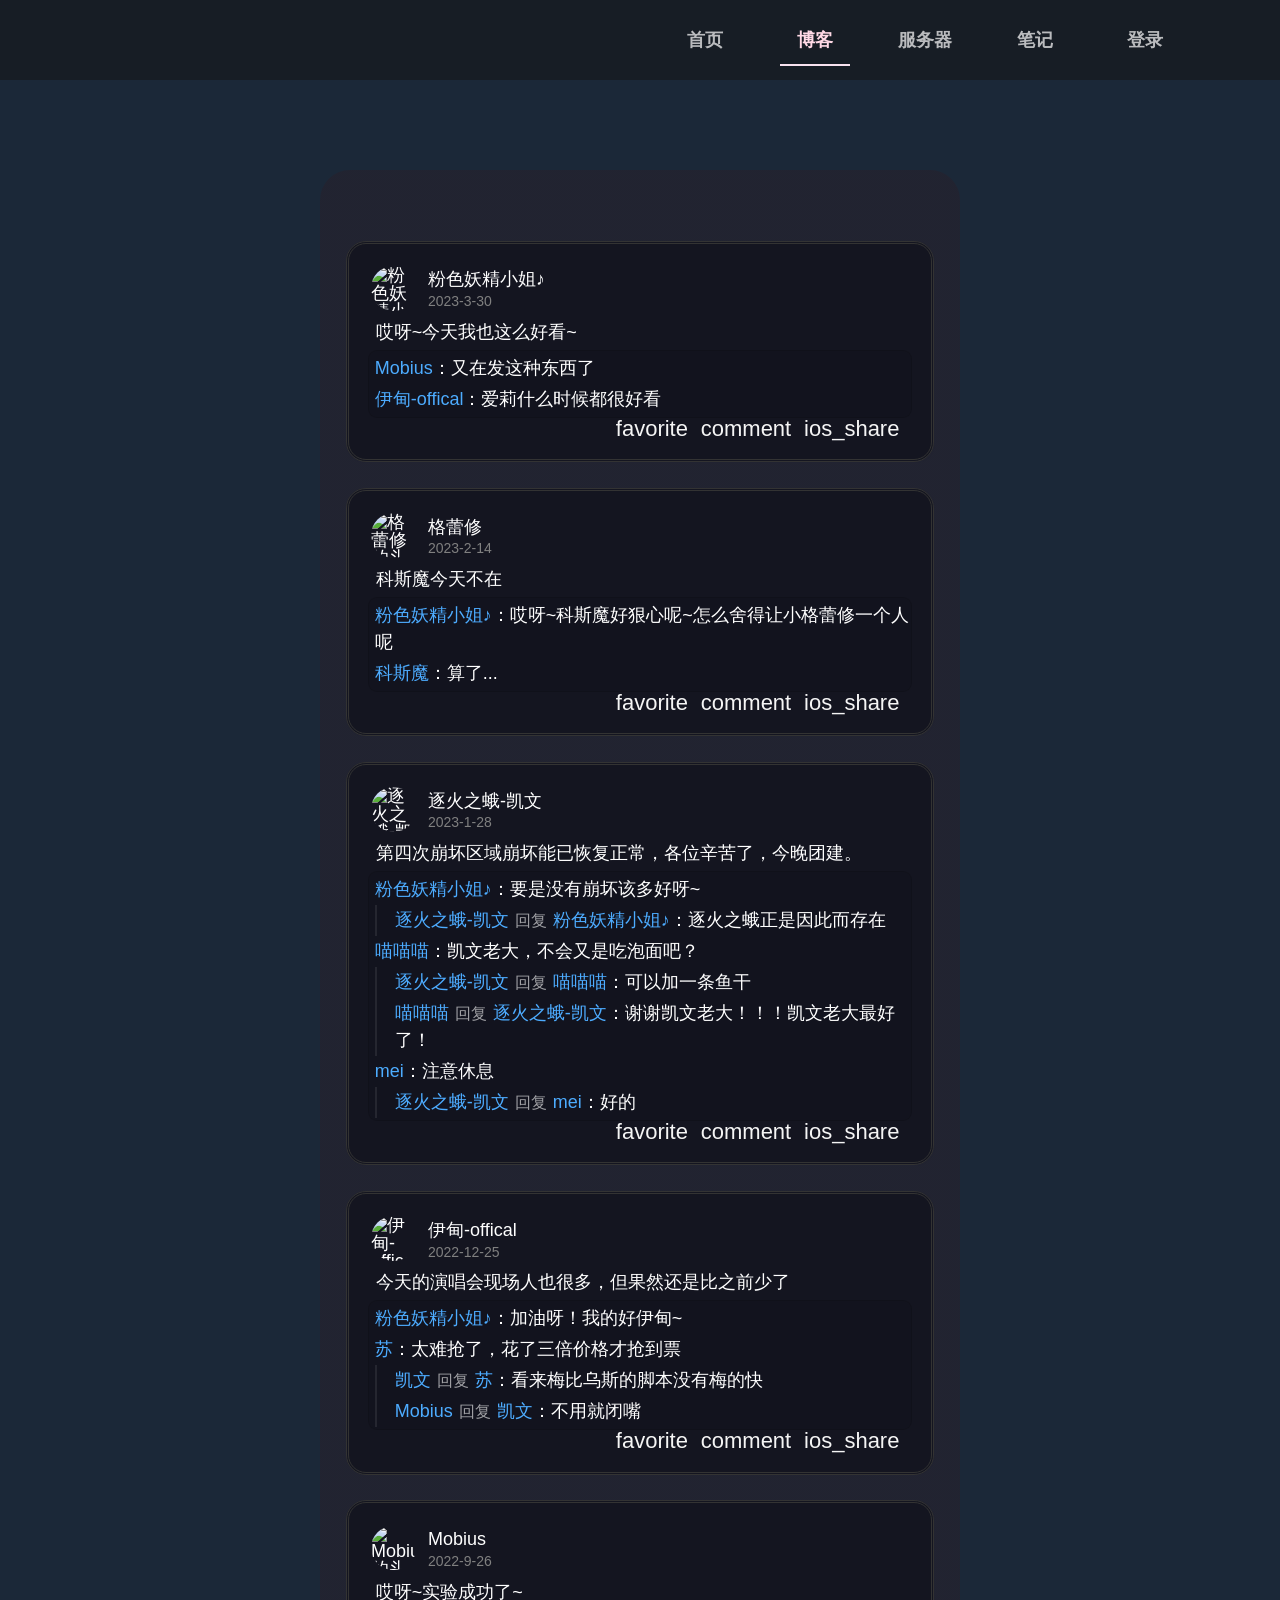
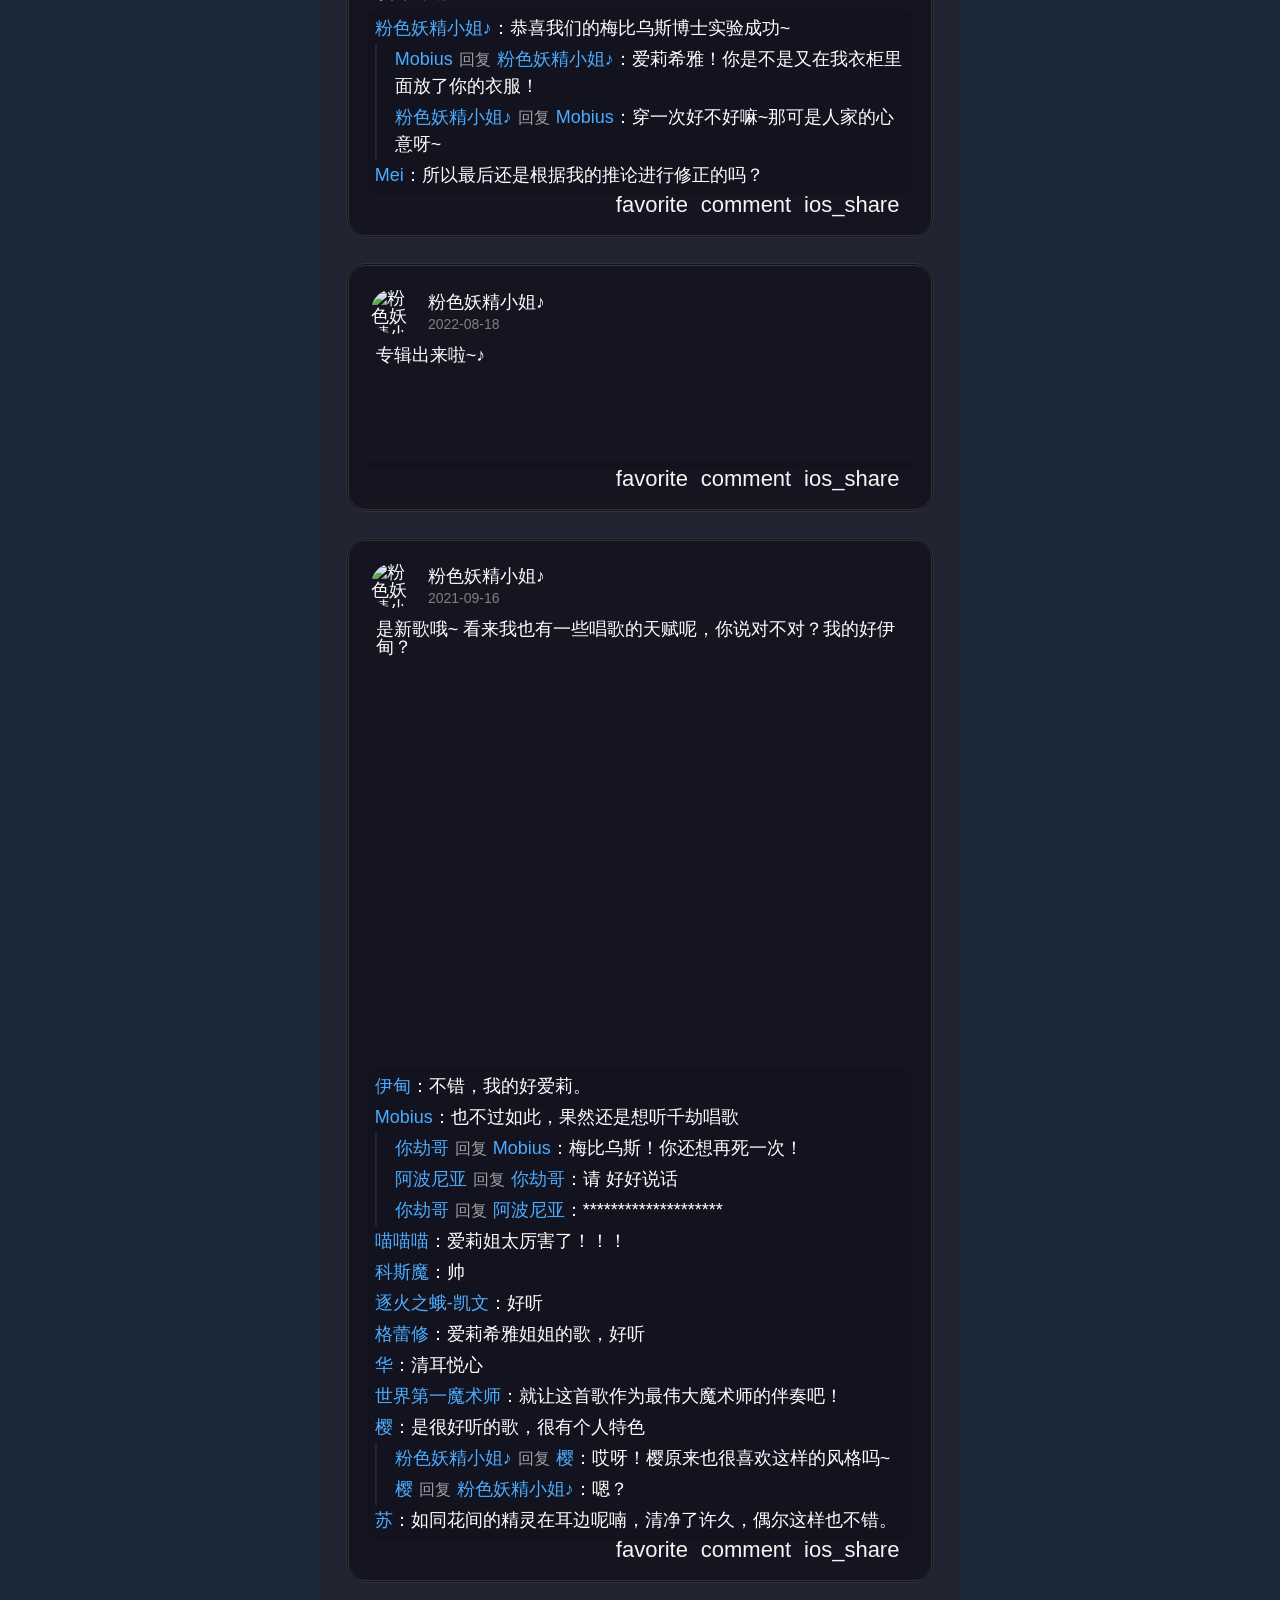
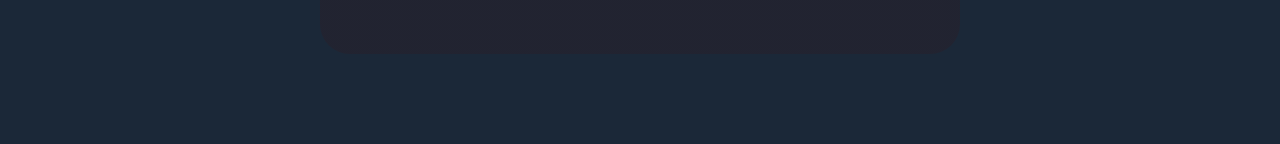
==== commit 554596f9: "feat(组件): 重构博客文章和评论为自定义元素组件 refactor(样式): 优化移动端登录页面和博客布局 style: 调整博客评论和文章的内边距和间距 refactor(导航): 实现新的移" ====
--- a/blog.html
+++ b/blog.html
@@ -10,6 +10,7 @@
     <script defer src="scripts/site-header.js"></script>
     <script defer src="scripts/blog/comment.js"></script>
     <script defer src="scripts/blog/interaction-bar.js"></script>
+    <script defer src="scripts/blog/post.js"></script>
     <title>博客</title>
 </head>
 
@@ -17,152 +18,91 @@
     <site-header active="blog" variant="default"></site-header>
     <div class="container">
         <main>
-            <article class="grid-center">
-                <div class="avatar">
-                    <img src="images/Elysia.png" alt="粉色妖精小姐♪的头像" width="64" height="64" loading="lazy">
-                </div>
-                <div class="nickname">粉色妖精小姐♪</div>
-                <time class="date">2023-3-30</time>
-                <div class="post-content">
-                    <p>
-                        哎呀~今天我也这么好看~
-                    </p>
-                </div>
-                <div class="comment">
-                    <blog-comment commenter="Mobius">又在发这种东西了</blog-comment>
-                    <blog-comment commenter="伊甸-offical">爱莉什么时候都很好看</blog-comment>
-                </div>
-                <interaction-bar />
-            </article>
-            <article class="grid-center">
-                <div class="avatar">
-                    <img src="images/Griseo.png" alt="格蕾修的头像" width="64" height="64" loading="lazy">
-                </div>
-                <div class="nickname">格蕾修</div>
-                <time class="date">2023-2-14</time>
-                <div class="post-content">
-                    <p>
-                        科斯魔今天不在
-                    </p>
-                </div>
-                <div class="comment">
-                    <blog-comment commenter="粉色妖精小姐♪">哎呀~科斯魔好狠心呢~怎么舍得让小格蕾修一个人呢</blog-comment>
-                    <blog-comment commenter="科斯魔">算了...</blog-comment>
-                </div>
-                <interaction-bar />
-            </article>
-            <article class="grid-center">
-                <div class="avatar">
-                    <img src="images/Kevin.png" alt="逐火之蛾-凯文的头像" width="64" height="64" loading="lazy">
-                </div>
-                <div class="nickname">逐火之蛾-凯文</div>
-                <time class="date">2023-1-28</time>
-                <div class="post-content">
-                    <p>
-                        第四次崩坏区域崩坏能已恢复正常，各位辛苦了，今晚团建。
-                    </p>
-                </div>
-                <div class="comment">
-                    <blog-comment commenter="粉色妖精小姐♪">要是没有崩坏该多好呀~</blog-comment>
-                    <blog-comment commenter="逐火之蛾-凯文" mention="粉色妖精小姐♪">逐火之蛾正是因此而存在</blog-comment>
-                    <blog-comment commenter="喵喵喵">凯文老大，不会又是吃泡面吧？</blog-comment>
-                    <blog-comment commenter="逐火之蛾-凯文" mention="喵喵喵">可以加一条鱼干</blog-comment>
-                    <blog-comment commenter="喵喵喵" mention="逐火之蛾-凯文">谢谢凯文老大！！！凯文老大最好了！</blog-comment>
-                    <blog-comment commenter="mei">注意休息</blog-comment>
-                    <blog-comment commenter="逐火之蛾-凯文" mention="mei">好的</blog-comment>
-                </div>
-                <interaction-bar />
-            </article>
-            <article class="grid-center">
-                <div class="avatar">
-                    <img src="images/Eden.png" alt="伊甸-offical的头像" width="64" height="64" loading="lazy">
-                </div>
-                <div class="nickname">伊甸-offical</div>
-                <time class="date">2022-12-25</time>
-                <div class="post-content">
-                    <p>
-                        今天的演唱会现场人也很多，但果然还是比之前少了
-                    </p>
-                </div>
-                <div class="comment">
-                    <blog-comment commenter="粉色妖精小姐♪">加油呀！我的好伊甸~</blog-comment>
-                    <blog-comment commenter="苏">太难抢了，花了三倍价格才抢到票</blog-comment>
-                    <blog-comment commenter="凯文" mention="苏">看来梅比乌斯的脚本没有梅的快</blog-comment>
-                    <blog-comment commenter="Mobius" mention="凯文">不用就闭嘴</blog-comment>
-                </div>
-                <interaction-bar />
-            </article>
-            <article class="grid-center">
-                <div class="avatar">
-                    <img src="images/Mobius.png" alt="Mobius的头像" width="64" height="64" loading="lazy">
-                </div>
-                <div class="nickname">Mobius</div>
-                <time class="date">2022-9-26</time>
-                <div class="post-content">
-                    <p>
-                        哎呀~实验成功了~
-                    </p>
-                </div>
-                <div class="comment">
-                    <blog-comment commenter="粉色妖精小姐♪">恭喜我们的梅比乌斯博士实验成功~</blog-comment>
-                    <blog-comment commenter="Mobius" mention="粉色妖精小姐♪">爱莉希雅！你是不是又在我衣柜里面放了你的衣服！</blog-comment>
-                    <blog-comment commenter="粉色妖精小姐♪" mention="Mobius">穿一次好不好嘛~那可是人家的心意呀~</blog-comment>
-                    <blog-comment commenter="Mei">所以最后还是根据我的推论进行修正的吗？</blog-comment>
-                </div>
-                <interaction-bar />
-            </article>
+            <blog-post avatar="images/Elysia.png" avatar-alt="粉色妖精小姐♪的头像" nickname="粉色妖精小姐♪"
+                date="2023-3-30">
+                <p slot="content">哎呀~今天我也这么好看~</p>
+                <blog-comment slot="comments" commenter="Mobius">又在发这种东西了</blog-comment>
+                <blog-comment slot="comments" commenter="伊甸-offical">爱莉什么时候都很好看</blog-comment>
+            </blog-post>
 
-            <article class="grid-center">
-                <div class="avatar">
-                    <img src="images/Elysia.png" alt="粉色妖精小姐♪的头像" width="64" height="64" loading="lazy">
-                </div>
-                <div class="nickname">粉色妖精小姐♪</div>
-                <time class="date">2022-08-18</time>
-                <div class="post-content">
-                    <p>
-                        专辑出来啦~♪
-                    </p>
-                    <iframe frameborder="no" marginwidth="0" marginheight="0" width=100% height=86
-                        src="//music.163.com/outchain/player?type=2&id=1973314938&auto=0&height=66"></iframe>
-                </div>
-                <div class="comment"></div>
-                <interaction-bar />
-            </article>
+            <blog-post avatar="images/Griseo.png" avatar-alt="格蕾修的头像" nickname="格蕾修" date="2023-2-14">
+                <p slot="content">科斯魔今天不在</p>
+                <blog-comment slot="comments"
+                    commenter="粉色妖精小姐♪">哎呀~科斯魔好狠心呢~怎么舍得让小格蕾修一个人呢</blog-comment>
+                <blog-comment slot="comments" commenter="科斯魔">算了...</blog-comment>
+            </blog-post>
 
-            <article class="grid-center">
-                <div class="avatar">
-                    <img src="images/Elysia.png" alt="粉色妖精小姐♪的头像" width="64" height="64" loading="lazy">
-                </div>
-                <div class="nickname">粉色妖精小姐♪</div>
-                <time class="date">2021-09-16</time>
-                <div class="post-content">
-                    <p>
-                        是新歌哦~ 看来我也有一些唱歌的天赋呢，你说对不对？我的好伊甸？
-                    </p>
-                    <iframe src="//player.bilibili.com/player.html?aid=547989472&bvid=BV1dq4y1N7ry&cid=427292435&page=1"
-                        scrolling="no" frameborder="no" framespacing="0" allowfullscreen="true" width="100%"
-                        height="400">
-                    </iframe>
-                </div>
-                <div class="comment">
-                    <blog-comment commenter="伊甸">不错，我的好爱莉。</blog-comment>
-                    <blog-comment commenter="Mobius">也不过如此，果然还是想听千劫唱歌</blog-comment>
-                    <blog-comment commenter="你劫哥" mention="Mobius">梅比乌斯！你还想再死一次！</blog-comment>
-                    <blog-comment commenter="阿波尼亚" mention="你劫哥">请 好好说话</blog-comment>
-                    <blog-comment commenter="喵喵喵">爱莉姐太厉害了！！！</blog-comment>
-                    <blog-comment commenter="科斯魔">帅</blog-comment>
-                    <blog-comment commenter="逐火之蛾-凯文">好听</blog-comment>
-                    <blog-comment commenter="格蕾修">爱莉希雅姐姐的歌，好听</blog-comment>
-                    <blog-comment commenter="华">清耳悦心</blog-comment>
-                    <blog-comment commenter="世界第一魔术师">就让这首歌作为最伟大魔术师的伴奏吧！</blog-comment>
-                    <blog-comment commenter="樱">是很好听的歌，很有个人特色</blog-comment>
-                    <blog-comment commenter="粉色妖精小姐♪" mention="樱">哎呀！樱原来也很喜欢这样的风格吗~</blog-comment>
-                    <blog-comment commenter="樱" mention="粉色妖精小姐♪">嗯？</blog-comment>
-                    <blog-comment commenter="苏">如同花间的精灵在耳边呢喃，清净了许久，偶尔这样也不错。</blog-comment>
-                    <blog-comment commenter="你劫哥" mention="阿波尼亚">********************</blog-comment>
-                </div>
-                <interaction-bar />
-            </article>
+            <blog-post avatar="images/Kevin.png" avatar-alt="逐火之蛾-凯文的头像" nickname="逐火之蛾-凯文"
+                date="2023-1-28">
+                <p slot="content">第四次崩坏区域崩坏能已恢复正常，各位辛苦了，今晚团建。</p>
+                <blog-comment slot="comments" commenter="粉色妖精小姐♪">要是没有崩坏该多好呀~</blog-comment>
+                <blog-comment slot="comments" commenter="逐火之蛾-凯文"
+                    mention="粉色妖精小姐♪">逐火之蛾正是因此而存在</blog-comment>
+                <blog-comment slot="comments" commenter="喵喵喵">凯文老大，不会又是吃泡面吧？</blog-comment>
+                <blog-comment slot="comments" commenter="逐火之蛾-凯文"
+                    mention="喵喵喵">可以加一条鱼干</blog-comment>
+                <blog-comment slot="comments" commenter="喵喵喵"
+                    mention="逐火之蛾-凯文">谢谢凯文老大！！！凯文老大最好了！</blog-comment>
+                <blog-comment slot="comments" commenter="mei">注意休息</blog-comment>
+                <blog-comment slot="comments" commenter="逐火之蛾-凯文" mention="mei">好的</blog-comment>
+            </blog-post>
+
+            <blog-post avatar="images/Eden.png" avatar-alt="伊甸-offical的头像" nickname="伊甸-offical"
+                date="2022-12-25">
+                <p slot="content">今天的演唱会现场人也很多，但果然还是比之前少了</p>
+                <blog-comment slot="comments" commenter="粉色妖精小姐♪">加油呀！我的好伊甸~</blog-comment>
+                <blog-comment slot="comments" commenter="苏">太难抢了，花了三倍价格才抢到票</blog-comment>
+                <blog-comment slot="comments" commenter="凯文" mention="苏">看来梅比乌斯的脚本没有梅的快</blog-comment>
+                <blog-comment slot="comments" commenter="Mobius" mention="凯文">不用就闭嘴</blog-comment>
+            </blog-post>
+
+            <blog-post avatar="images/Mobius.png" avatar-alt="Mobius的头像" nickname="Mobius" date="2022-9-26">
+                <p slot="content">哎呀~实验成功了~</p>
+                <blog-comment slot="comments"
+                    commenter="粉色妖精小姐♪">恭喜我们的梅比乌斯博士实验成功~</blog-comment>
+                <blog-comment slot="comments" commenter="Mobius"
+                    mention="粉色妖精小姐♪">爱莉希雅！你是不是又在我衣柜里面放了你的衣服！</blog-comment>
+                <blog-comment slot="comments" commenter="粉色妖精小姐♪"
+                    mention="Mobius">穿一次好不好嘛~那可是人家的心意呀~</blog-comment>
+                <blog-comment slot="comments"
+                    commenter="Mei">所以最后还是根据我的推论进行修正的吗？</blog-comment>
+            </blog-post>
+
+            <blog-post avatar="images/Elysia.png" avatar-alt="粉色妖精小姐♪的头像" nickname="粉色妖精小姐♪"
+                date="2022-08-18">
+                <p slot="content">专辑出来啦~♪</p>
+                <iframe slot="content" frameborder="no" marginwidth="0" marginheight="0" width="100%" height="86"
+                    src="//music.163.com/outchain/player?type=2&id=1973314938&auto=0&height=66"></iframe>
+            </blog-post>
+            
+            <blog-post avatar="images/Elysia.png" avatar-alt="粉色妖精小姐♪的头像" nickname="粉色妖精小姐♪"
+                date="2021-09-16">
+                <p slot="content">是新歌哦~ 看来我也有一些唱歌的天赋呢，你说对不对？我的好伊甸？</p>
+                <iframe slot="content"
+                    src="//player.bilibili.com/player.html?aid=547989472&bvid=BV1dq4y1N7ry&cid=427292435&page=1"
+                    scrolling="no" frameborder="no" framespacing="0" allowfullscreen="true" width="100%"
+                    height="400"></iframe>
+                <blog-comment slot="comments" commenter="伊甸">不错，我的好爱莉。</blog-comment>
+                <blog-comment slot="comments" commenter="Mobius">也不过如此，果然还是想听千劫唱歌</blog-comment>
+                <blog-comment slot="comments" commenter="你劫哥"
+                    mention="Mobius">梅比乌斯！你还想再死一次！</blog-comment>
+                <blog-comment slot="comments" commenter="阿波尼亚" mention="你劫哥">请 好好说话</blog-comment>
+                <blog-comment slot="comments" commenter="你劫哥" mention="阿波尼亚">********************</blog-comment>
+                <blog-comment slot="comments" commenter="喵喵喵">爱莉姐太厉害了！！！</blog-comment>
+                <blog-comment slot="comments" commenter="科斯魔">帅</blog-comment>
+                <blog-comment slot="comments" commenter="逐火之蛾-凯文">好听</blog-comment>
+                <blog-comment slot="comments" commenter="格蕾修">爱莉希雅姐姐的歌，好听</blog-comment>
+                <blog-comment slot="comments" commenter="华">清耳悦心</blog-comment>
+                <blog-comment slot="comments"
+                    commenter="世界第一魔术师">就让这首歌作为最伟大魔术师的伴奏吧！</blog-comment>
+                <blog-comment slot="comments" commenter="樱">是很好听的歌，很有个人特色</blog-comment>
+                <blog-comment slot="comments" commenter="粉色妖精小姐♪"
+                    mention="樱">哎呀！樱原来也很喜欢这样的风格吗~</blog-comment>
+                <blog-comment slot="comments" commenter="樱"
+                    mention="粉色妖精小姐♪">嗯？</blog-comment>
+                <blog-comment slot="comments"
+                    commenter="苏">如同花间的精灵在耳边呢喃，清净了许久，偶尔这样也不错。</blog-comment>
+            </blog-post>
         </main>
     </div>
 
--- a/styles/blog.css
+++ b/styles/blog.css
@@ -28,82 +28,7 @@
     border-radius: 3rem;
     padding: 5vh 0;
     background-image: linear-gradient(#222330ed, #222330ed);
-}
-
-article {
-    margin: 2vw;
-    background-color: #141520ed;
-    border-radius: 2rem;
-    border: #333 3px double;
-    backdrop-filter: blur(5px);
-    padding: 1.5vw;
-    display: grid;
-    grid-template:
-        "head name" 2vmax
-        "head time" 2vmax
-        "post-content post-content"
-        "comment comment"
-        "interaction-bar interaction-bar" /4vmax 1fr;
-    grid-gap: 0 1vmin;
-    /* transition: transform, box-shadow 0.5s; */
-
-    .avatar {
-        display: block;
-        height: 3.5vmax;
-        width: 3.5vmax;
-        grid-area: head;
-        border-radius: 50%;
-        overflow: hidden;
-        justify-self: center;
-        align-self: center;
-
-        img {
-            display: block;
-            width: 100%;
-            height: 100%;
-            object-fit: cover;
-        }
+    @media (width <=56.25em) {
+        border-radius: 0;
     }
-
-    &:hover {
-        outline: 4px solid var(--blue);
-        transform: scale(1.01);
-    }
-
-    time {
-        grid-area: time;
-        color: gray;
-        font-size: 1.4rem;
-        display: flex;
-        align-items: center;
-    }
-
-    .nickname {
-        grid-area: name;
-        align-self: end;
-        display: flex;
-        align-items: end;
-    }
-
-    .comment {
-        display: block;
-        grid-area: comment;
-        border: #00000022 solid 1px;
-        background-color: #00000011;
-        border-radius: 1vmin;
-        padding: 2px 0;
-    }
-
-    .post-content {
-        padding: 1vmin;
-        grid-area: post-content;
-
-        iframe {
-            margin-top: 2vh;
-        }
-    }
-
-    interaction-bar {
-        grid-area: interaction-bar;
-    }
-}
+}
